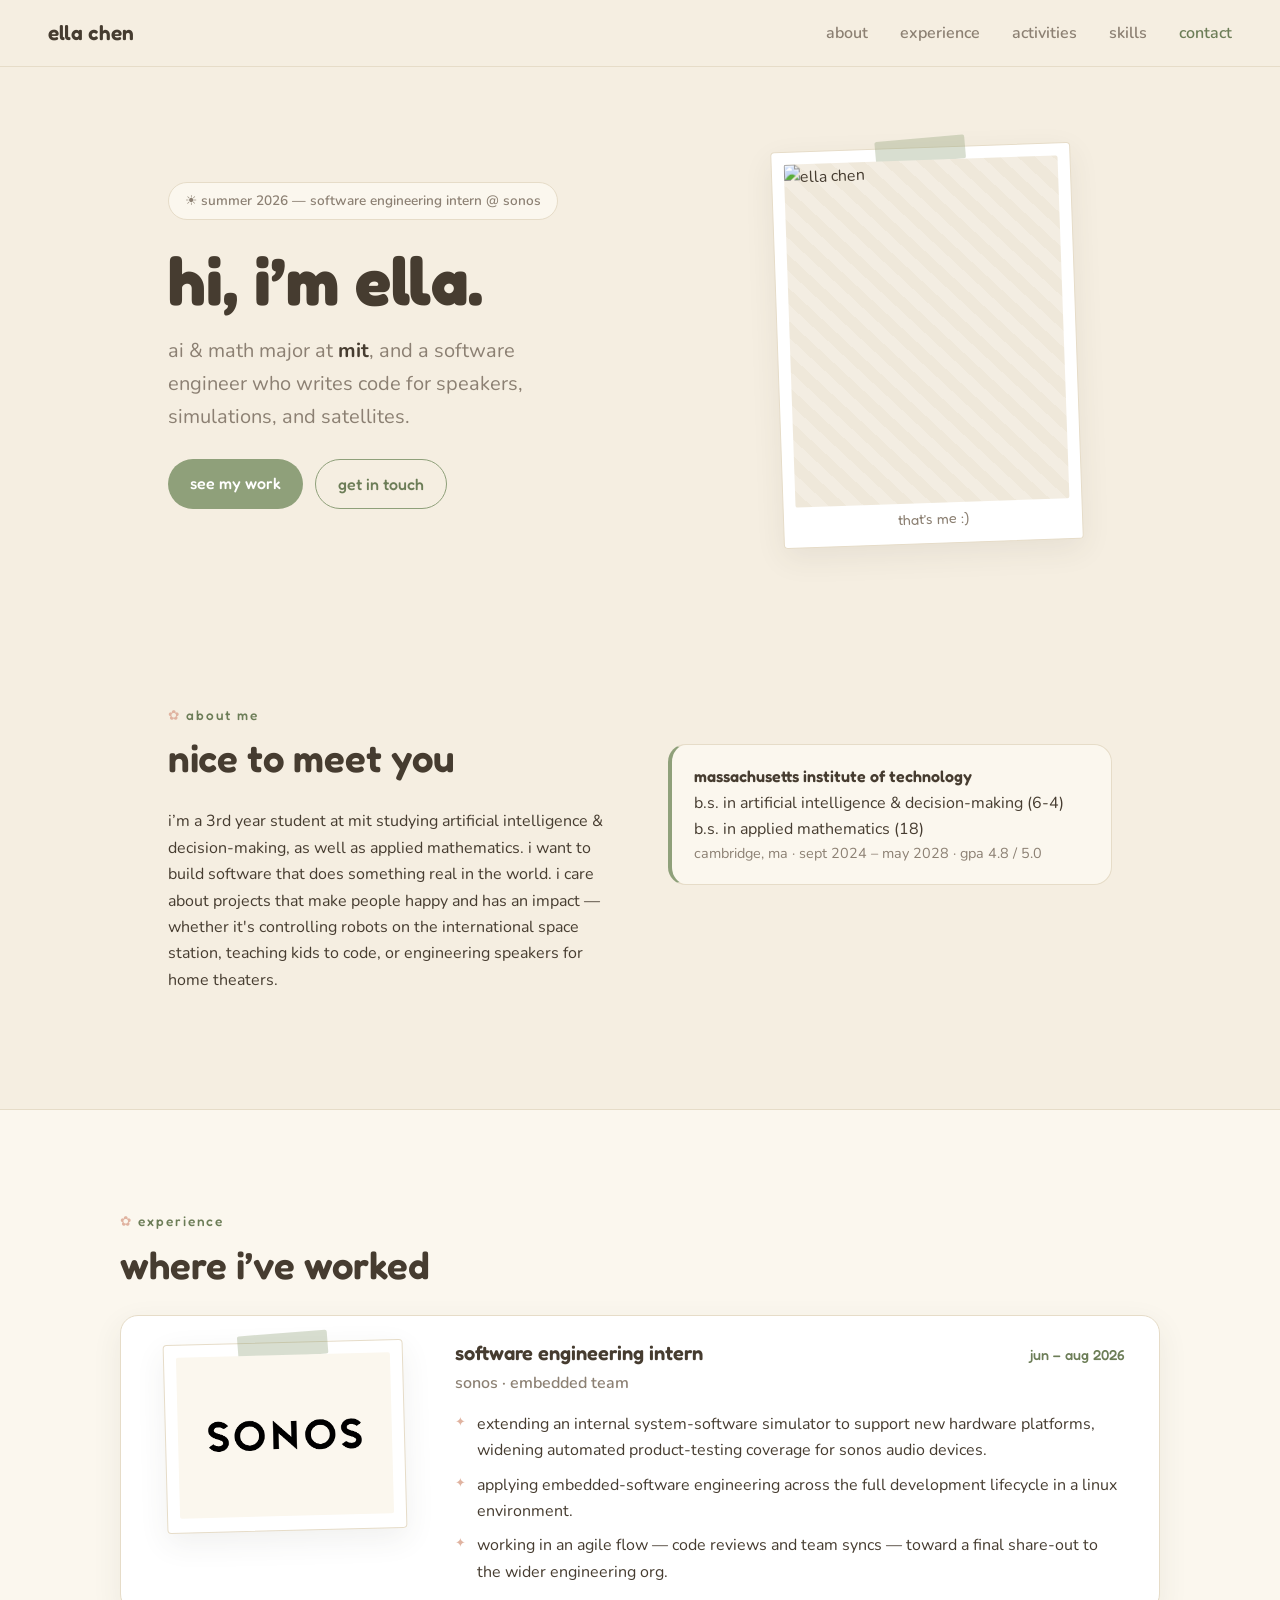
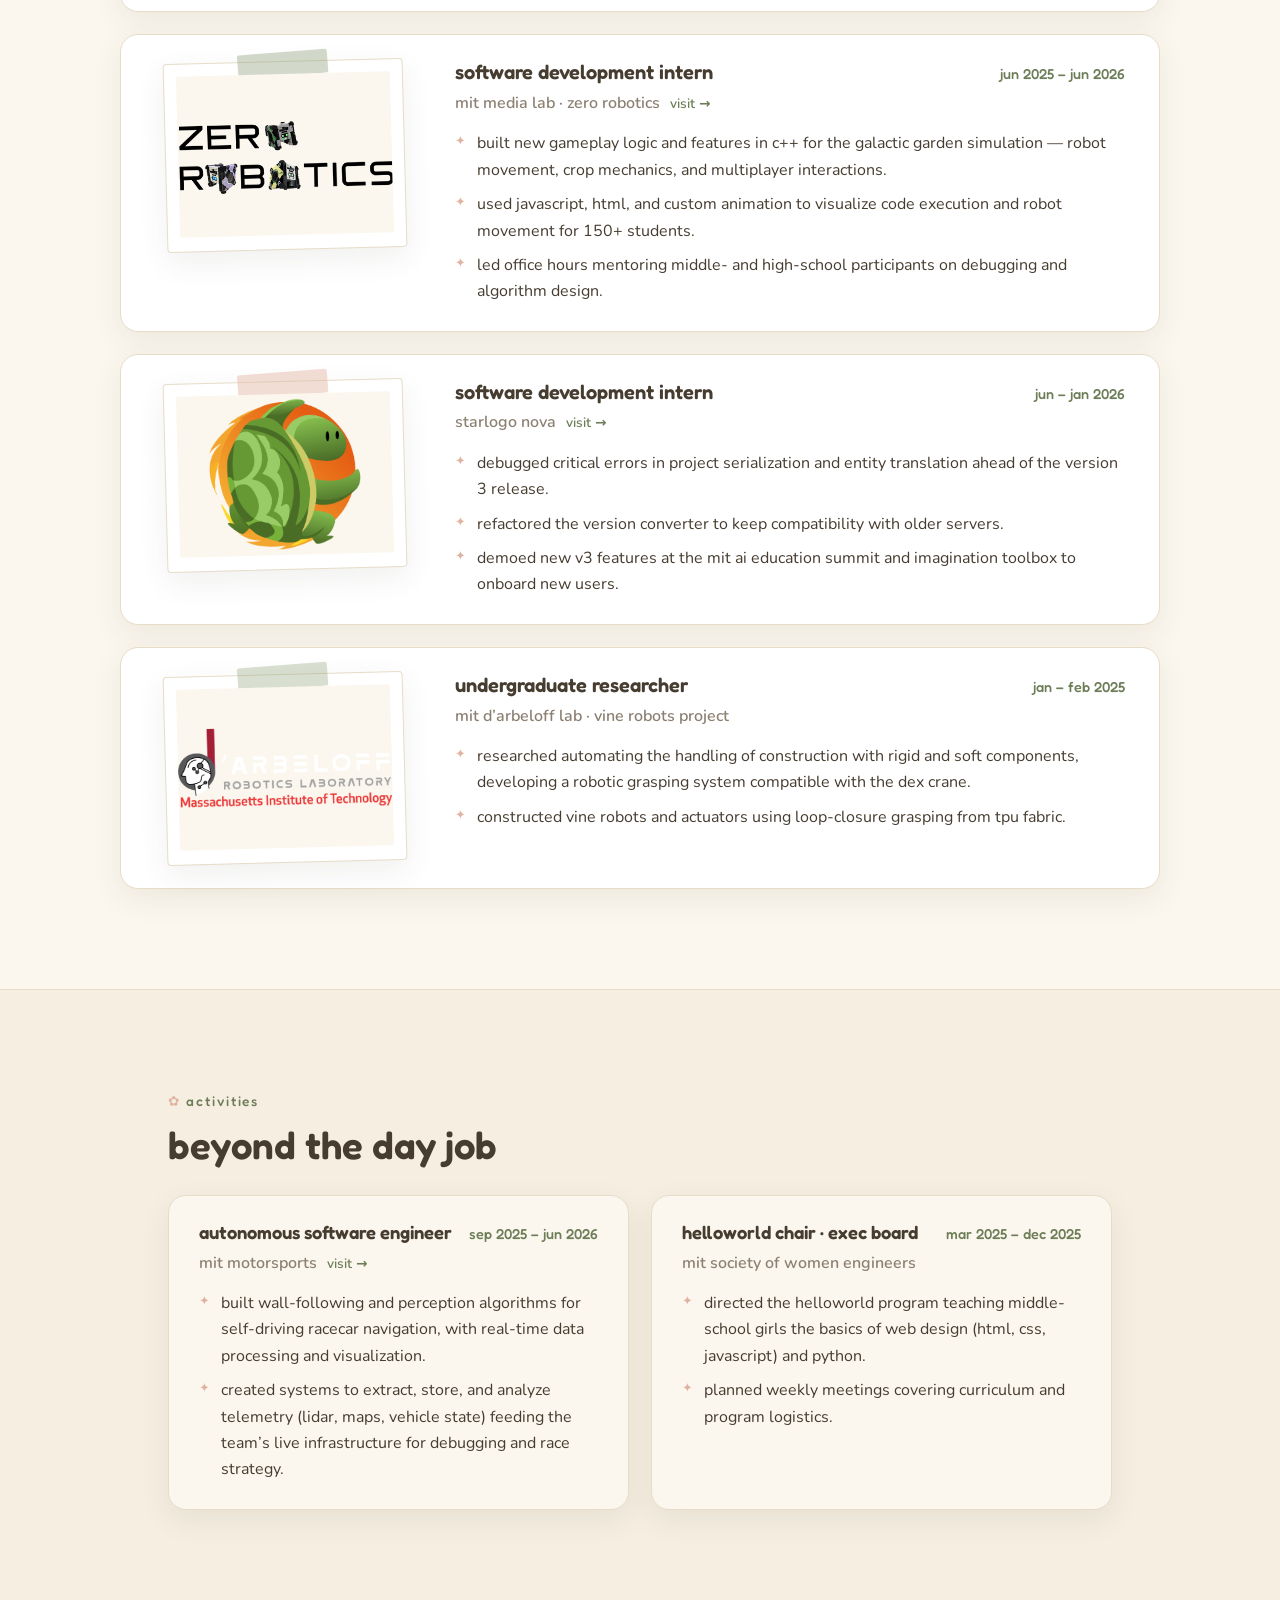
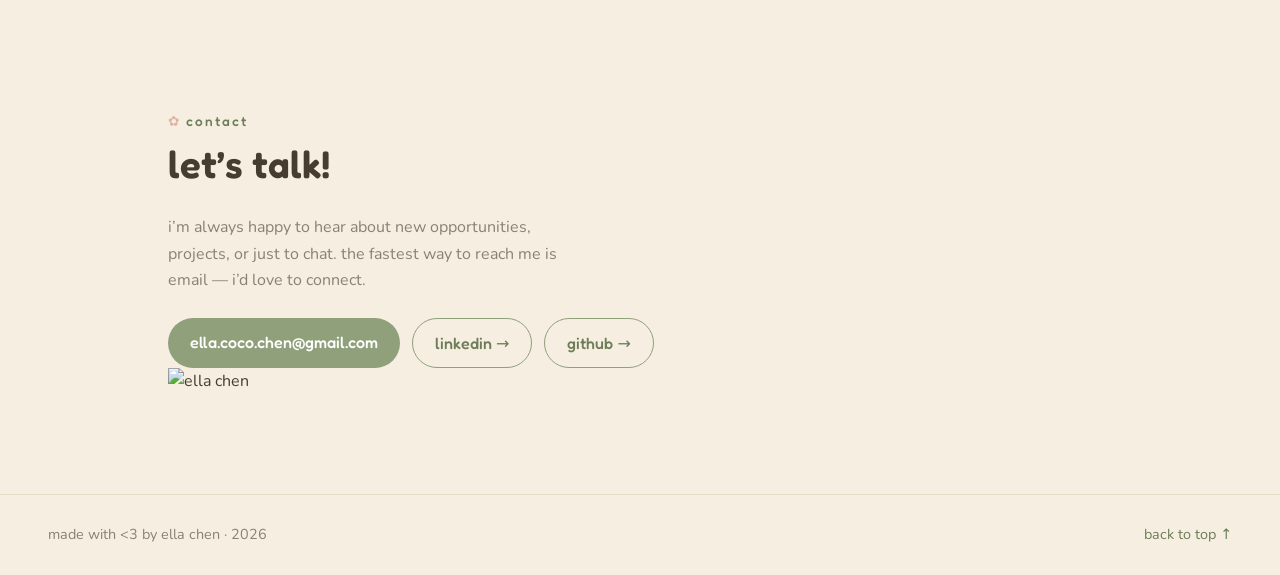
==== index.html @ 8612126d "Update index.html change contact photo" ====
<!DOCTYPE html>
<html lang="en">
<head>
  <meta charset="UTF-8" />
  <meta name="viewport" content="width=device-width, initial-scale=1.0" />
  <title>ella chen</title>
  <meta name="description" content="ella chen — ai & math student at mit and software engineer." />

  <!-- ===== social preview ===== -->
  <meta property="og:title" content="ella chen" />
  <meta property="og:description" content="ai & math student at mit · software engineer" />
  <meta property="og:type" content="website" />

  <!-- ===== fonts: Fredoka (rounded display) + Nunito (rounded body) ===== -->
  <link rel="preconnect" href="https://fonts.googleapis.com" />
  <link rel="preconnect" href="https://fonts.gstatic.com" crossorigin />
  <link href="https://fonts.googleapis.com/css2?family=Fredoka:wght@400;500;600;700&family=Nunito:ital,wght@0,400;0,600;0,700;1,400&display=swap" rel="stylesheet" />

  <link rel="stylesheet" href="styles.css" />
</head>
<body>

  <!-- ============================= NAV ============================= -->
  <header class="nav" id="top">
    <a class="nav__brand" href="#top">ella chen</a>

    <button class="nav__toggle" id="navToggle" aria-label="open menu" aria-expanded="false" aria-controls="navMenu">
      <span></span><span></span><span></span>
    </button>

    <nav class="nav__menu" id="navMenu">
      <a href="#about">about</a>
      <a href="#experience">experience</a>
      <a href="#activities">activities</a>
      <a href="#skills">skills</a>
      <a href="#contact">contact</a>
    </nav>
  </header>

  <main>

    <!-- ============================= HERO ============================= -->
    <section class="hero reveal">
      <div class="hero__text">
        <span class="pill">&#9728; summer 2026 — software engineering intern @ sonos</span>
        <h1 class="hero__name">hi, i&rsquo;m ella.</h1>
        <p class="hero__tag">
          ai &amp; math major at <strong>mit</strong>, and a software engineer who
          writes code for speakers, simulations, and satellites.
        </p>
        <div class="hero__cta">
          <a class="btn btn--solid" href="#experience">see my work</a>
          <a class="btn btn--ghost" href="#contact">get in touch</a>
        </div>
      </div>

      <!-- ===== HERO PORTRAIT ===== -->
      <figure class="polaroid polaroid--lg hero__photo">
        <span class="tape"></span>
        <div class="photo">
          <img src="images/headshot.jpg?v=2" alt="ella chen">
        </div>
        <figcaption>that&rsquo;s me :)</figcaption>
      </figure>
    </section>

    <!-- ============================= ABOUT ============================= -->
    <section id="about" class="section reveal">
      <p class="eyebrow">about me</p>
      <div class="about">
        <div class="about__text">
          <h2>nice to meet you</h2>
          <p>
            i&rsquo;m a 3rd year student at mit studying artificial intelligence &amp; decision-making, as well as applied mathematics. i
            want to build software that does something real in the world. i care about projects that make people happy and has 
            an impact &mdash;whether it's controlling robots on the international space station, teaching kids to code, or engineering speakers for home theaters.
          </p>
        </div>
          <div class="edu">
            <p class="edu__school">massachusetts institute of technology</p>
            <p class="edu__detail">b.s. in artificial intelligence &amp; decision-making (6-4)</p>
            <p class="edu__detail">b.s. in applied mathematics (18)</p>
            <p class="edu__meta">cambridge, ma · sept 2024 &ndash; may 2028 · gpa 4.8 / 5.0</p>
          </div>
        </div>
    </section>

    <!-- ============================= EXPERIENCE ============================= -->
    <section id="experience" class="section section--alt reveal">
      <p class="eyebrow">experience</p>
      <h2>where i&rsquo;ve worked</h2>

      <div class="exp">

        <!-- SONOS -->
        <article class="card">
          <figure class="polaroid card__photo">
            <span class="tape"></span>
            <div class="photo">
              <img src="images/sonos.png" alt="sonos">
            </div>
          </figure>
          <div class="card__body">
            <div class="card__head">
              <h3>software engineering intern</h3>
              <span class="card__date">jun &ndash; aug 2026</span>
            </div>
            <p class="card__org">sonos · embedded team</p>
            <ul>
              <li>extending an internal system-software simulator to support new hardware platforms, widening automated product-testing coverage for sonos audio devices.</li>
              <li>applying embedded-software engineering across the full development lifecycle in a linux environment.</li>
              <li>working in an agile flow &mdash; code reviews and team syncs &mdash; toward a final share-out to the wider engineering org.</li>
            </ul>
          </div>
        </article>

        <!-- ZERO ROBOTICS -->
        <article class="card">
          <figure class="polaroid card__photo">
            <span class="tape tape--green"></span>
            <div class="photo">
              <img src="images/zerorobotics.png">
            </div>
          </figure>
          <div class="card__body">
            <div class="card__head">
              <h3>software development intern</h3>
              <span class="card__date">jun 2025 &ndash; jun 2026</span>
            </div>
            <p class="card__org">
              mit media lab · zero robotics
              <a class="card__link" href="https://zerorobotics.mit.edu/" target="_blank" rel="noopener">visit&nbsp;&rarr;</a>
            </p>
            <ul>
              <li>built new gameplay logic and features in c++ for the galactic garden simulation &mdash; robot movement, crop mechanics, and multiplayer interactions.</li>
              <li>used javascript, html, and custom animation to visualize code execution and robot movement for 150+ students.</li>
              <li>led office hours mentoring middle- and high-school participants on debugging and algorithm design.</li>
            </ul>
          </div>
        </article>

        <!-- STARLOGO NOVA -->
        <article class="card">
          <figure class="polaroid card__photo">
            <span class="tape tape--blush"></span>
            <div class="photo">
              <img src="images/starlogo.png">
            </div>
          </figure>
          <div class="card__body">
            <div class="card__head">
              <h3>software development intern</h3>
              <span class="card__date">jun &ndash; jan 2026</span>
            </div>
            <p class="card__org">
              starlogo nova
              <a class="card__link" href="https://staging.slnova.org/" target="_blank" rel="noopener">visit&nbsp;&rarr;</a>
            </p>
            <ul>
              <li>debugged critical errors in project serialization and entity translation ahead of the version 3 release.</li>
              <li>refactored the version converter to keep compatibility with older servers.</li>
              <li>demoed new v3 features at the mit ai education summit and imagination toolbox to onboard new users.</li>
            </ul>
          </div>
        </article>

        <!-- D'ARBELOFF LAB -->
        <article class="card">
          <figure class="polaroid card__photo">
            <span class="tape"></span>
            <div class="photo">
              <img src="images/vinerobots.png">
            </div>
          </figure>
          <div class="card__body">
            <div class="card__head">
              <h3>undergraduate researcher</h3>
              <span class="card__date">jan &ndash; feb 2025</span>
            </div>
            <p class="card__org">mit d&rsquo;arbeloff lab · vine robots project</p>
            <ul>
              <li>researched automating the handling of construction with rigid and soft components, developing a robotic grasping system compatible with the dex crane.</li>
              <li>constructed vine robots and actuators using loop-closure grasping from tpu fabric.</li>
            </ul>
          </div>
        </article>

      </div>
    </section>

    <!-- ============================= ACTIVITIES ============================= -->
    <section id="activities" class="section reveal">
      <p class="eyebrow">activities</p>
      <h2>beyond the day job</h2>

      <div class="grid-2">
        <article class="mini">
          <div class="card__head">
            <h3>autonomous software engineer</h3>
            <span class="card__date">sep 2025 &ndash; jun 2026</span>
          </div>
          <p class="card__org">
            mit motorsports
            <a class="card__link" href="https://fsae.mit.edu/" target="_blank" rel="noopener">visit&nbsp;&rarr;</a>
          </p>
          <ul>
            <li>built wall-following and perception algorithms for self-driving racecar navigation, with real-time data processing and visualization.</li>
            <li>created systems to extract, store, and analyze telemetry (lidar, maps, vehicle state) feeding the team&rsquo;s live infrastructure for debugging and race strategy.</li>
          </ul>
        </article>

        <article class="mini">
          <div class="card__head">
            <h3>helloworld chair · exec board</h3>
            <span class="card__date">mar 2025 &ndash; dec 2025</span>
          </div>
          <p class="card__org">mit society of women engineers</p>
          <ul>
            <li>directed the helloworld program teaching middle-school girls the basics of web design (html, css, javascript) and python.</li>
            <li>planned weekly meetings covering curriculum and program logistics.</li>
          </ul>
        </article>
      </div>
    </section>


    <!-- ============================= CONTACT ============================= -->
    <section id="contact" class="section reveal">
      <p class="eyebrow">contact</p>
      <div class="contact">
        <div class="contact__text">
          <h2>let&rsquo;s talk!</h2>
          <p>
            i&rsquo;m always happy to hear about new opportunities, projects, or just to chat.
            the fastest way to reach me is email &mdash; i&rsquo;d love to connect.
          </p>
          <div class="contact__links">
            <!-- update the github username below to your own -->
            <a class="btn btn--solid" href="mailto:ella.coco.chen@gmail.com">ella.coco.chen@gmail.com</a>
            <a class="btn btn--ghost" href="https://www.linkedin.com/in/ella-chen-572463353" target="_blank" rel="noopener">linkedin &rarr;</a>
            <a class="btn btn--ghost" href="https://github.com/ellachh" target="_blank" rel="noopener">github &rarr;</a>
          </div>
          <img class="contact__img" src="images/contact.jpg" alt="ella chen">
        </div>
      </div>
    </section>

  </main>

  <footer class="footer">
    <p>made with <3 by ella chen · 2026</p>
    <a href="#top">back to top &uarr;</a>
  </footer>

  <script src="script.js"></script>
</body>
</html>
---- styles.css ----
/* ============================================================
   ella chen — portfolio styles
   palette: warm beige + soft sage, rounded "cute" typography
   ============================================================ */

:root {
  /* colors */
  --bg:        #f5eee1;   /* warm beige page background */
  --surface:   #fbf7ee;   /* lighter cream for alt sections + cards */
  --ink:       #463c30;   /* warm dark brown text */
  --ink-soft:  #8c8073;   /* muted brown for secondary text */
  --accent:    #8fa07a;   /* soft sage — primary accent */
  --accent-dk: #6c7d57;   /* deeper sage for hover */
  --blush:     #e0b3a0;   /* soft clay — tiny highlights */
  --line:      #e6dcc8;   /* hairline borders */
  --tape:      rgba(143, 160, 122, 0.35); /* washi-tape tint */

  /* type */
  --display: "Fredoka", system-ui, sans-serif;
  --body:    "Nunito", system-ui, sans-serif;

  /* layout */
  --maxw: 1040px;
  --radius: 18px;
  --shadow: 0 10px 30px rgba(70, 60, 48, 0.08);
}

/* ---------- reset / base ---------- */
* { box-sizing: border-box; margin: 0; padding: 0; }

html { scroll-behavior: smooth; scroll-padding-top: 84px; }

body {
  font-family: var(--body);
  color: var(--ink);
  background: var(--bg);
  line-height: 1.65;
  -webkit-font-smoothing: antialiased;
}

h1, h2, h3, h4 { font-family: var(--display); font-weight: 600; line-height: 1.15; }

a { color: var(--accent-dk); text-decoration: none; }
a:hover { color: var(--ink); }

ul { list-style: none; }

code {
  font-family: ui-monospace, "SF Mono", Menlo, monospace;
  font-size: 0.82em;
  background: rgba(143, 160, 122, 0.15);
  padding: 1px 5px;
  border-radius: 5px;
}

/* visible keyboard focus everywhere */
a:focus-visible, button:focus-visible {
  outline: 3px solid var(--accent);
  outline-offset: 3px;
  border-radius: 6px;
}

/* ============================================================
   NAV
   ============================================================ */
.nav {
  position: sticky;
  top: 0;
  z-index: 50;
  display: flex;
  align-items: center;
  justify-content: space-between;
  padding: 16px clamp(20px, 5vw, 48px);
  background: rgba(245, 238, 225, 0.85);
  backdrop-filter: blur(8px);
  border-bottom: 1px solid var(--line);
}

.nav__brand {
  font-family: var(--display);
  font-weight: 600;
  font-size: 1.3rem;
  color: var(--ink);
}

.nav__menu { display: flex; gap: clamp(14px, 2.5vw, 32px); }
.nav__menu a { font-weight: 600; color: var(--ink-soft); }
.nav__menu a:hover, .nav__menu a.active { color: var(--accent-dk); }

.nav__toggle {
  display: none;
  flex-direction: column;
  gap: 5px;
  background: none;
  border: 0;
  cursor: pointer;
  padding: 6px;
}
.nav__toggle span {
  width: 24px; height: 2.5px;
  background: var(--ink);
  border-radius: 2px;
  transition: transform 0.25s ease, opacity 0.2s ease;
}

/* ============================================================
   LAYOUT HELPERS
   ============================================================ */
.section {
  max-width: var(--maxw);
  margin: 0 auto;
  padding: clamp(56px, 9vw, 100px) clamp(20px, 5vw, 48px);
}
.section--alt { max-width: none; background: var(--surface); border-block: 1px solid var(--line); }
.section--alt > * { max-width: var(--maxw); margin-inline: auto; }

.eyebrow {
  font-family: var(--display);
  font-weight: 500;
  text-transform: lowercase;
  letter-spacing: 0.14em;
  color: var(--accent-dk);
  font-size: 0.85rem;
  margin-bottom: 10px;
}
.eyebrow::before { content: "✿ "; color: var(--blush); }

h2 { font-size: clamp(1.7rem, 4vw, 2.4rem); margin-bottom: 28px; }

/* ============================================================
   BUTTONS + PILL
   ============================================================ */
.btn {
  display: inline-block;
  font-family: var(--display);
  font-weight: 500;
  padding: 11px 22px;
  border-radius: 999px;
  transition: transform 0.2s ease, background 0.2s ease, color 0.2s ease;
}
.btn--solid { background: var(--accent); color: #fff; }
.btn--solid:hover { background: var(--accent-dk); color: #fff; transform: translateY(-2px); }
.btn--ghost { border: 1.5px solid var(--accent); color: var(--accent-dk); }
.btn--ghost:hover { background: var(--accent); color: #fff; transform: translateY(-2px); }

.pill {
  display: inline-block;
  background: var(--surface);
  border: 1px solid var(--line);
  color: var(--ink-soft);
  font-weight: 600;
  font-size: 0.85rem;
  padding: 7px 16px;
  border-radius: 999px;
  margin-bottom: 22px;
}

/* ============================================================
   HERO
   ============================================================ */
.hero {
  max-width: var(--maxw);
  margin: 0 auto;
  padding: clamp(40px, 8vw, 80px) clamp(20px, 5vw, 48px) clamp(30px, 6vw, 60px);
  display: grid;
  grid-template-columns: 1.4fr 1fr;
  gap: clamp(24px, 5vw, 56px);
  align-items: center;
}
.hero__name { font-size: clamp(2.6rem, 7vw, 4.2rem); font-weight: 700; margin-bottom: 14px; }
.hero__tag { font-size: clamp(1.05rem, 2vw, 1.25rem); color: var(--ink-soft); max-width: 30ch; }
.hero__tag strong { color: var(--ink); }
.hero__cta { display: flex; flex-wrap: wrap; gap: 12px; margin-top: 26px; }
.hero__photo { justify-self: center; }

/* ============================================================
   POLAROID PHOTO SLOTS  (the signature element)
   ============================================================ */
.polaroid {
  background: #fff;
  padding: 12px 12px 40px;
  border-radius: 4px;
  box-shadow: var(--shadow);
  border: 1px solid var(--line);
  position: relative;
  transform: rotate(-2deg);
  transition: transform 0.3s ease;
  width: 240px;
}
.polaroid:hover { transform: rotate(0deg) scale(1.02); }
.polaroid--lg { width: 300px; }

.polaroid .photo {
  position: relative;
  aspect-ratio: 4 / 5;
  background: repeating-linear-gradient(45deg, #efe8da, #efe8da 12px, #f3ede2 12px, #f3ede2 24px);
  border-radius: 2px;
  overflow: hidden;
  display: flex;
  align-items: center;
  justify-content: center;
}
.polaroid .photo img {
  position: absolute; inset: 0;
  width: 100%; height: 100%;
  object-fit: cover;
}
.photo__hint {
  text-align: center;
  font-family: var(--display);
  font-weight: 500;
  color: var(--ink-soft);
  font-size: 0.85rem;
  line-height: 1.5;
  padding: 8px;
}
.photo__hint code { font-size: 0.72rem; }

.polaroid figcaption {
  position: absolute;
  bottom: 12px; left: 0; right: 0;
  text-align: center;
  font-family: var(--display);
  color: var(--ink-soft);
  font-size: 0.9rem;
}

/* washi tape */
.tape {
  position: absolute;
  top: -10px; left: 50%;
  transform: translateX(-50%) rotate(-3deg);
  width: 90px; height: 24px;
  background: var(--tape);
  border-radius: 2px;
}
.tape--green  { background: rgba(143, 160, 122, 0.4); }
.tape--blush  { background: rgba(224, 179, 160, 0.45); }

/* ============================================================
   ABOUT
   ============================================================ */
.about { display: grid; grid-template-columns: 1fr 1fr; gap: clamp(28px, 5vw, 56px); align-items: start; }
.about__text p { margin-bottom: 16px; color: var(--ink-soft); }
.about__text p:first-of-type { color: var(--ink); }
.about__photo { justify-self: center; margin-top: 10px; }

.edu {
  margin-top: 8px;
  padding: 18px 22px;
  background: var(--surface);
  border: 1px solid var(--line);
  border-left: 4px solid var(--accent);
  border-radius: var(--radius);
}
.edu__school { font-family: var(--display); font-weight: 600; color: var(--ink); }
.edu__detail { color: var(--ink); }
.edu__meta { color: var(--ink-soft); font-size: 0.9rem; }

/* ============================================================
   EXPERIENCE CARDS
   ============================================================ */
.exp { display: flex; flex-direction: column; gap: 22px; }

.card {
  display: grid;
  grid-template-columns: 260px 1fr;
  gap: clamp(20px, 4vw, 40px);
  align-items: start;
  background: var(--bg);
  border: 1px solid var(--line);
  border-radius: var(--radius);
  padding: 26px clamp(22px, 3vw, 34px);
  box-shadow: var(--shadow);
}
.section--alt .card { background: #fff; }
.card__photo { justify-self: center; width: 240px; transform: rotate(-1.5deg); }
.card__photo .photo { aspect-ratio: 4 / 3; background: var(--surface); }
.card__photo .photo img { object-fit: contain; }
.card__photo { padding-bottom: 14px; }

.card__head { display: flex; flex-wrap: wrap; align-items: baseline; justify-content: space-between; gap: 8px; }
.card__head h3 { font-size: 1.25rem; }
.card__date { font-family: var(--display); font-weight: 500; color: var(--accent-dk); font-size: 0.9rem; white-space: nowrap; }
.card__org { color: var(--ink-soft); font-weight: 600; margin: 4px 0 14px; }
.card__link { font-size: 0.85rem; margin-left: 6px; white-space: nowrap; }

.card ul, .mini ul { display: flex; flex-direction: column; gap: 8px; }
.card li, .mini li { position: relative; padding-left: 22px; color: var(--ink); }
.card li::before, .mini li::before {
  content: "✦";
  position: absolute; left: 0; top: 1px;
  color: var(--blush);
  font-size: 0.8rem;
}

/* ============================================================
   ACTIVITIES (mini cards)
   ============================================================ */
.grid-2 { display: grid; grid-template-columns: repeat(2, 1fr); gap: 22px; }
.mini {
  background: var(--surface);
  border: 1px solid var(--line);
  border-radius: var(--radius);
  padding: 26px clamp(22px, 3vw, 30px);
  box-shadow: var(--shadow);
}
.mini .card__head h3 { font-size: 1.15rem; }

/* ============================================================
   SKILLS
   ============================================================ */
.skills { display: grid; grid-template-columns: repeat(2, 1fr); gap: clamp(24px, 4vw, 48px); }
.skills__group h4 { font-size: 1.05rem; color: var(--accent-dk); margin-bottom: 14px; }
.tags { display: flex; flex-wrap: wrap; gap: 10px; }
.tags li {
  background: var(--surface);
  border: 1px solid var(--line);
  padding: 7px 16px;
  border-radius: 999px;
  font-weight: 600;
  font-size: 0.92rem;
  transition: transform 0.2s ease, border-color 0.2s ease;
}
.section--alt .tags li { background: var(--bg); }
.tags li:hover { transform: translateY(-2px); border-color: var(--accent); }

/* ============================================================
   CONTACT
   ============================================================ */
.contact { display: grid; grid-template-columns: 1.5fr 1fr; gap: clamp(28px, 5vw, 56px); align-items: center; }
.contact__text p { color: var(--ink-soft); max-width: 42ch; margin-bottom: 24px; }
.contact__links { display: flex; flex-wrap: wrap; gap: 12px; }
.contact__photo { justify-self: center; }

/* ============================================================
   FOOTER
   ============================================================ */
.footer {
  border-top: 1px solid var(--line);
  padding: 28px clamp(20px, 5vw, 48px);
  display: flex;
  flex-wrap: wrap;
  gap: 10px;
  justify-content: space-between;
  color: var(--ink-soft);
  font-size: 0.9rem;
}

/* ============================================================
   SCROLL REVEAL
   ============================================================ */
.reveal { opacity: 0; transform: translateY(24px); transition: opacity 0.6s ease, transform 0.6s ease; }
.reveal.is-visible { opacity: 1; transform: none; }

/* ============================================================
   RESPONSIVE
   ============================================================ */
@media (max-width: 860px) {
  .nav__toggle { display: flex; }
  .nav__menu {
    position: absolute;
    top: 100%; left: 0; right: 0;
    flex-direction: column;
    gap: 0;
    background: var(--surface);
    border-bottom: 1px solid var(--line);
    max-height: 0;
    overflow: hidden;
    transition: max-height 0.3s ease;
  }
  .nav__menu.open { max-height: 320px; }
  .nav__menu a { padding: 14px clamp(20px, 5vw, 48px); border-top: 1px solid var(--line); }

  .hero { grid-template-columns: 1fr; text-align: center; }
  .hero__tag { margin-inline: auto; }
  .hero__cta { justify-content: center; }
  .pill { margin-inline: auto; }

  .about { grid-template-columns: 1fr; }
  .about__photo { order: -1; }

  .card { grid-template-columns: 1fr; }
  .card__photo { margin-bottom: 6px; }

  .contact { grid-template-columns: 1fr; text-align: center; }
  .contact__text p { margin-inline: auto; }
  .contact__links { justify-content: center; }
}

@media (max-width: 560px) {
  .grid-2, .skills { grid-template-columns: 1fr; }
  .card__head { flex-direction: column; }
}

/* respect reduced-motion preferences */
@media (prefers-reduced-motion: reduce) {
  html { scroll-behavior: auto; }
  * { animation: none !important; transition: none !important; }
  .reveal { opacity: 1; transform: none; }
}
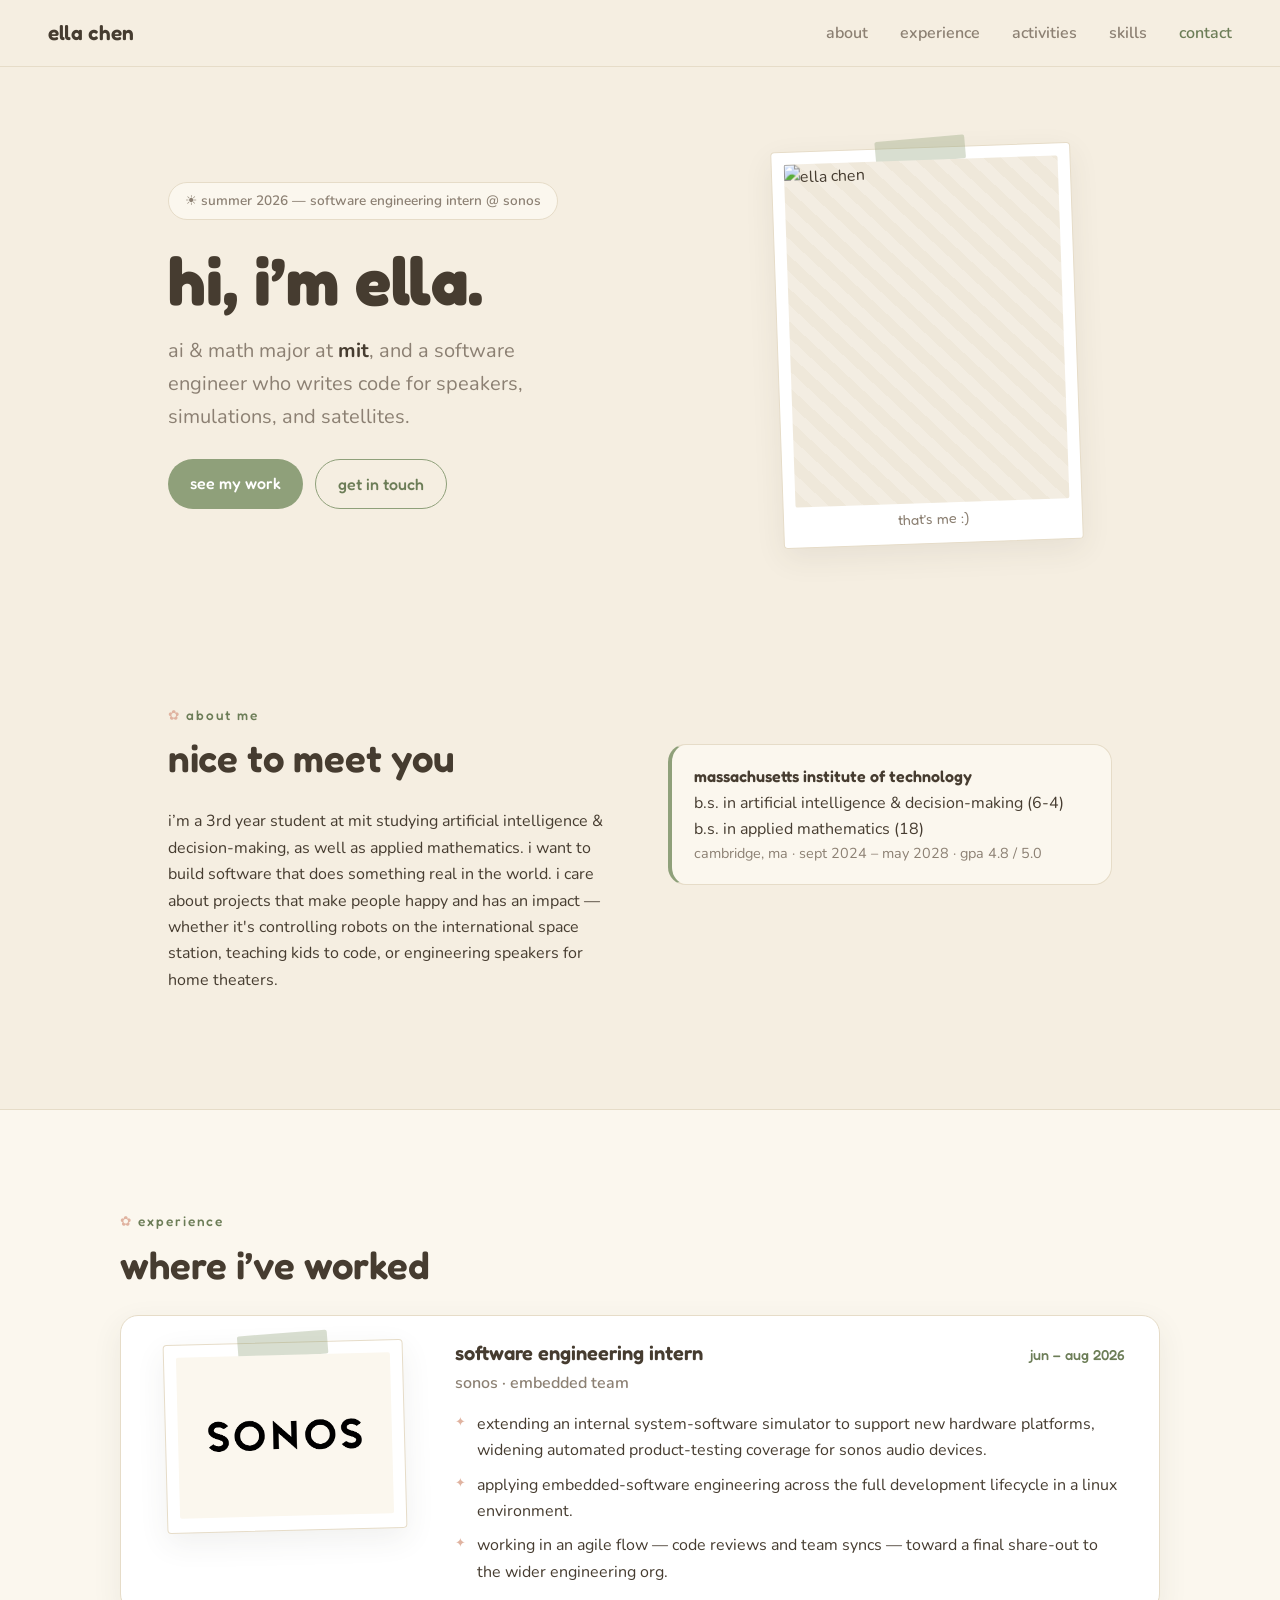
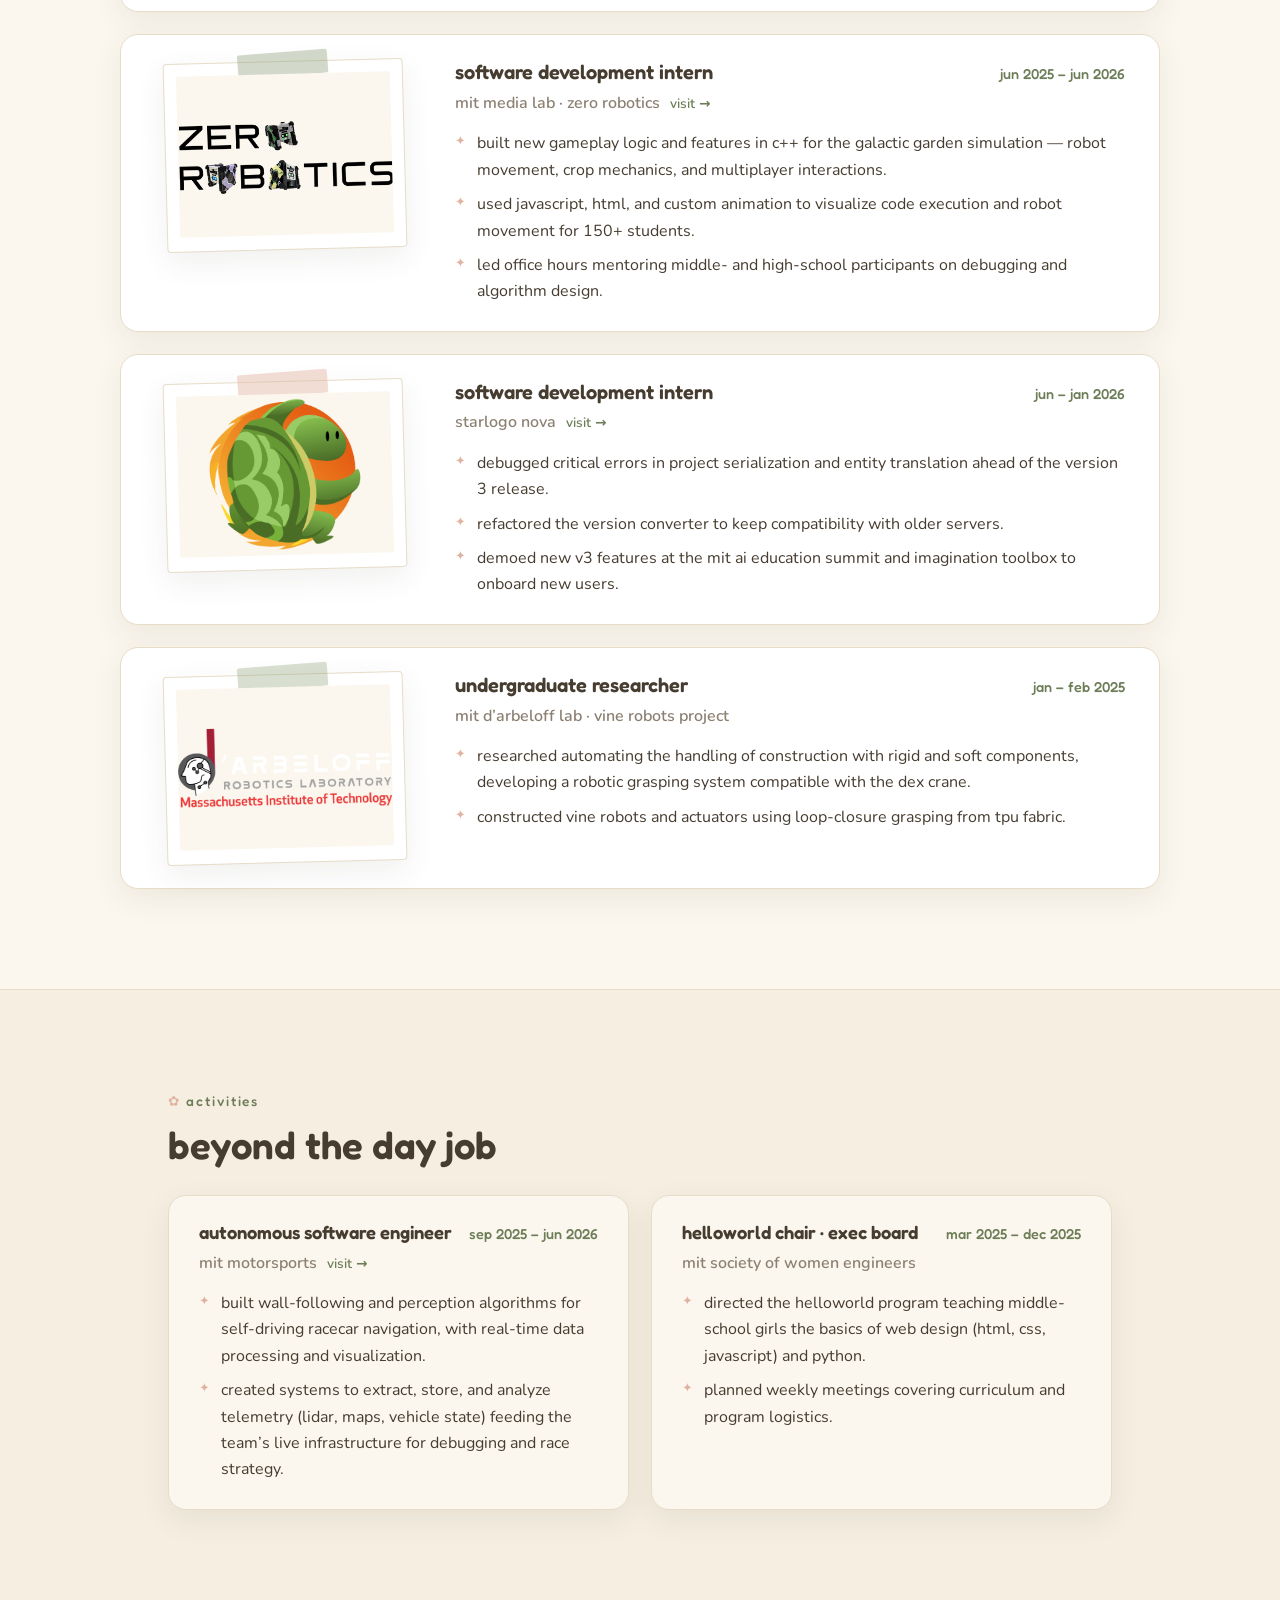
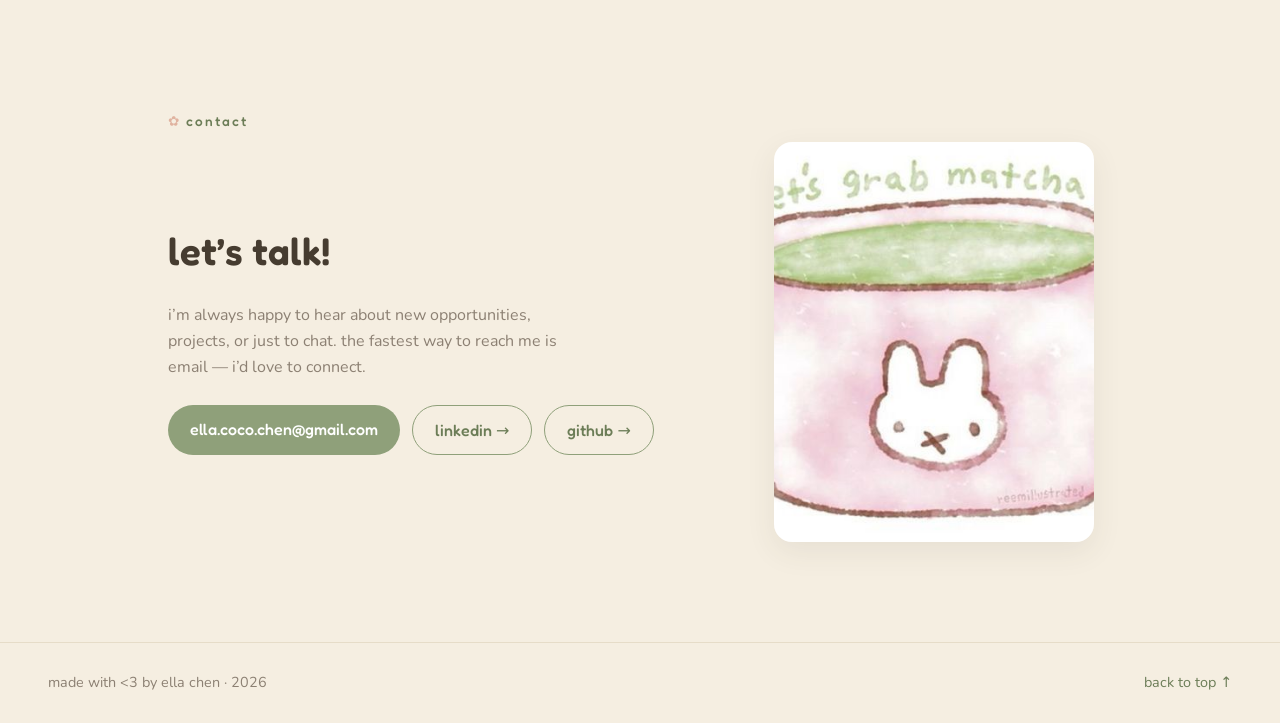
==== commit 32184f7a: "Update index.html" ====
--- a/index.html
+++ b/index.html
@@ -240,8 +240,8 @@
             <a class="btn btn--ghost" href="https://www.linkedin.com/in/ella-chen-572463353" target="_blank" rel="noopener">linkedin &rarr;</a>
             <a class="btn btn--ghost" href="https://github.com/ellachh" target="_blank" rel="noopener">github &rarr;</a>
           </div>
-          <img class="contact__img" src="images/contact.jpg" alt="ella chen">
-        </div>
+        </div>
+        <img class="contact__img" src="images/contact.jpg" alt="ella chen">
       </div>
     </section>
 
--- a/styles.css
+++ b/styles.css
@@ -329,6 +329,15 @@
    CONTACT
    ============================================================ */
 .contact { display: grid; grid-template-columns: 1.5fr 1fr; gap: clamp(28px, 5vw, 56px); align-items: center; }
+.contact__img {
+  width: 100%;
+  max-width: 320px;
+  aspect-ratio: 4 / 5;
+  object-fit: cover;
+  border-radius: 18px;
+  box-shadow: var(--shadow);
+  justify-self: center;
+}
 .contact__text p { color: var(--ink-soft); max-width: 42ch; margin-bottom: 24px; }
 .contact__links { display: flex; flex-wrap: wrap; gap: 12px; }
 .contact__photo { justify-self: center; }
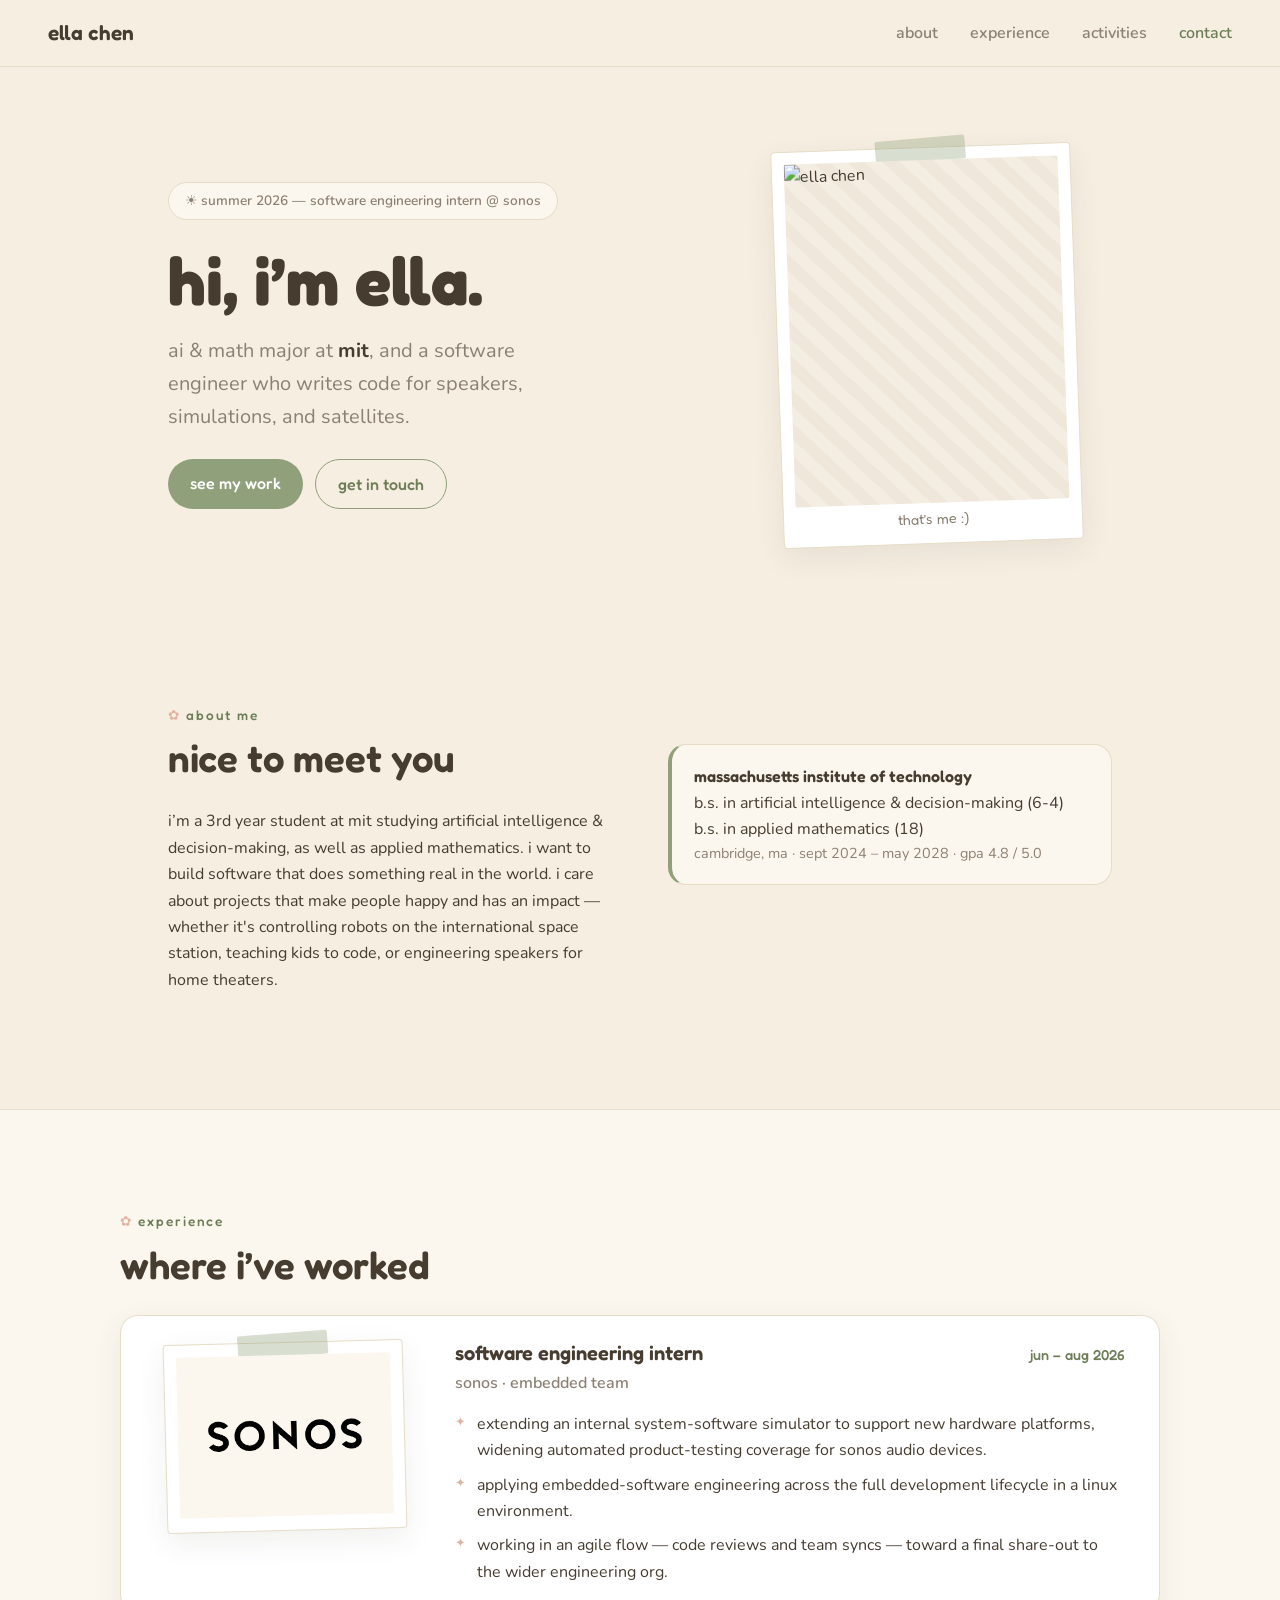
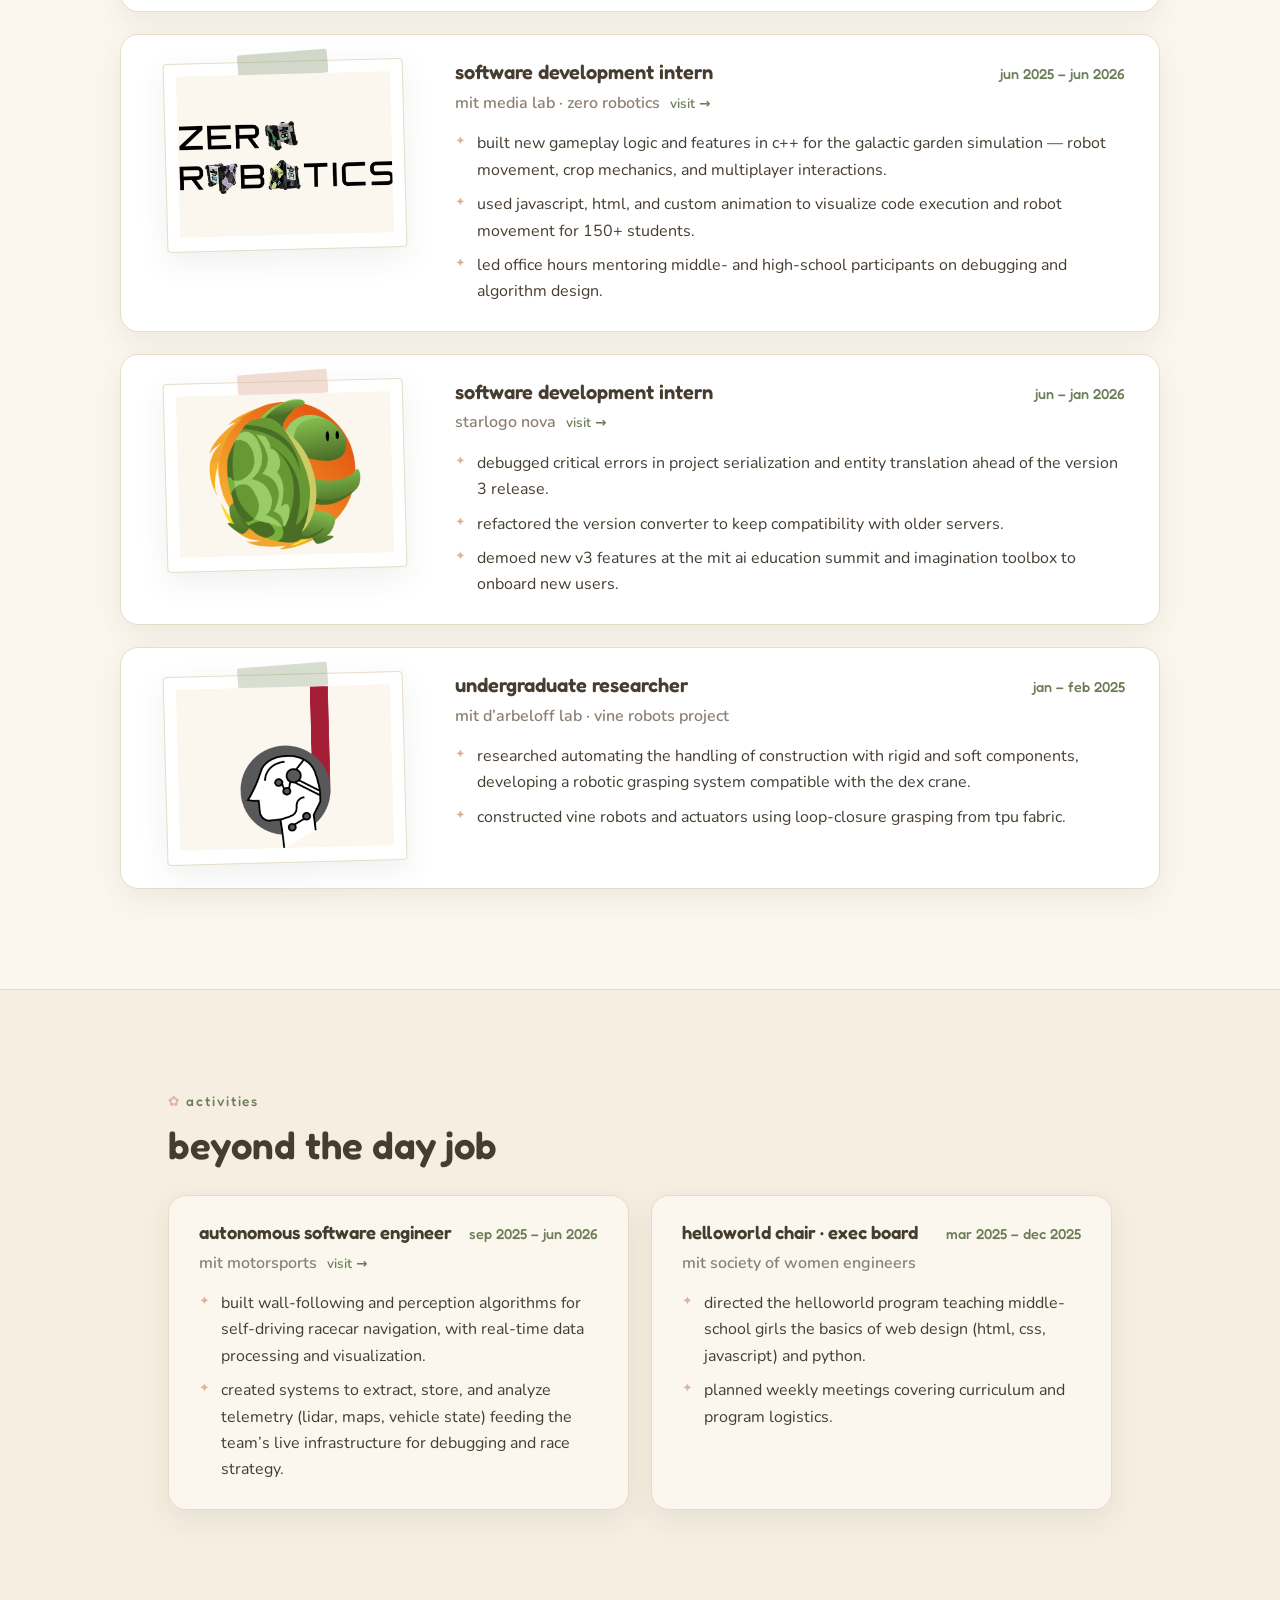
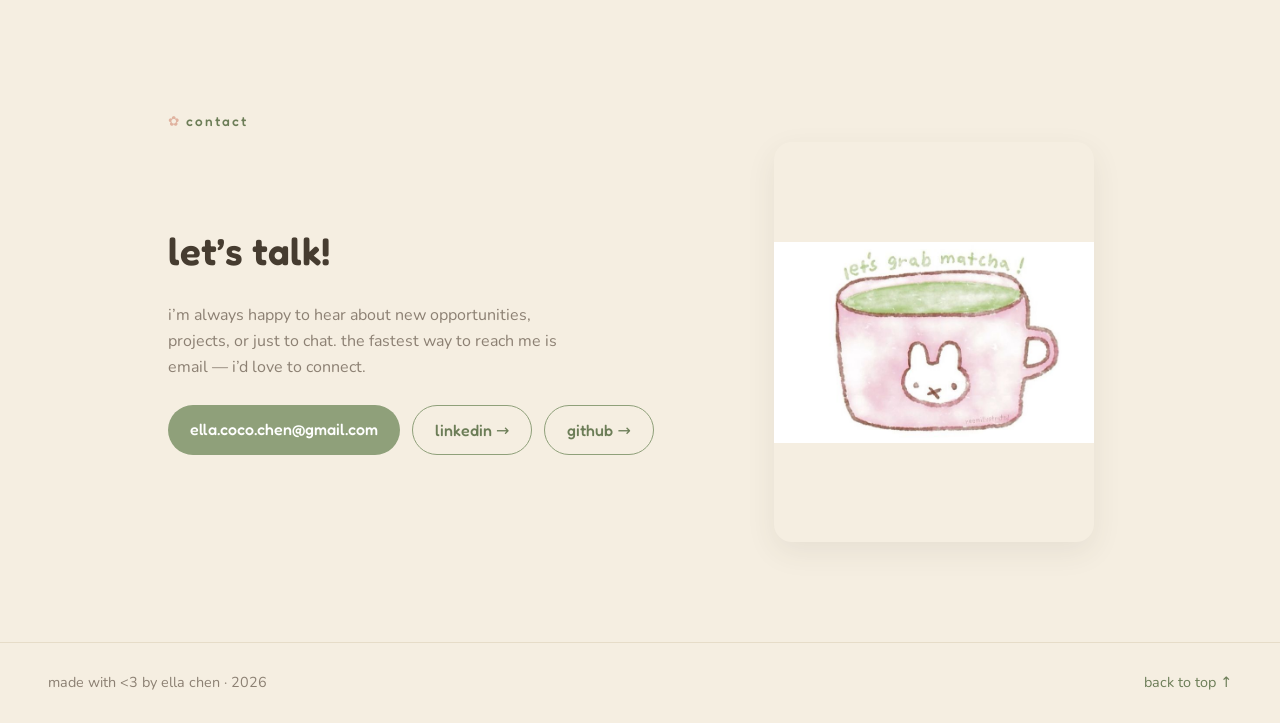
==== commit ef4ce9bf: "Update index.html delete skills tab" ====
--- a/index.html
+++ b/index.html
@@ -32,7 +32,6 @@
       <a href="#about">about</a>
       <a href="#experience">experience</a>
       <a href="#activities">activities</a>
-      <a href="#skills">skills</a>
       <a href="#contact">contact</a>
     </nav>
   </header>
--- a/styles.css
+++ b/styles.css
@@ -333,14 +333,13 @@
   width: 100%;
   max-width: 320px;
   aspect-ratio: 4 / 5;
-  object-fit: cover;
+  object-fit: contain;
   border-radius: 18px;
   box-shadow: var(--shadow);
   justify-self: center;
 }
 .contact__text p { color: var(--ink-soft); max-width: 42ch; margin-bottom: 24px; }
 .contact__links { display: flex; flex-wrap: wrap; gap: 12px; }
-.contact__photo { justify-self: center; }
 
 /* ============================================================
    FOOTER
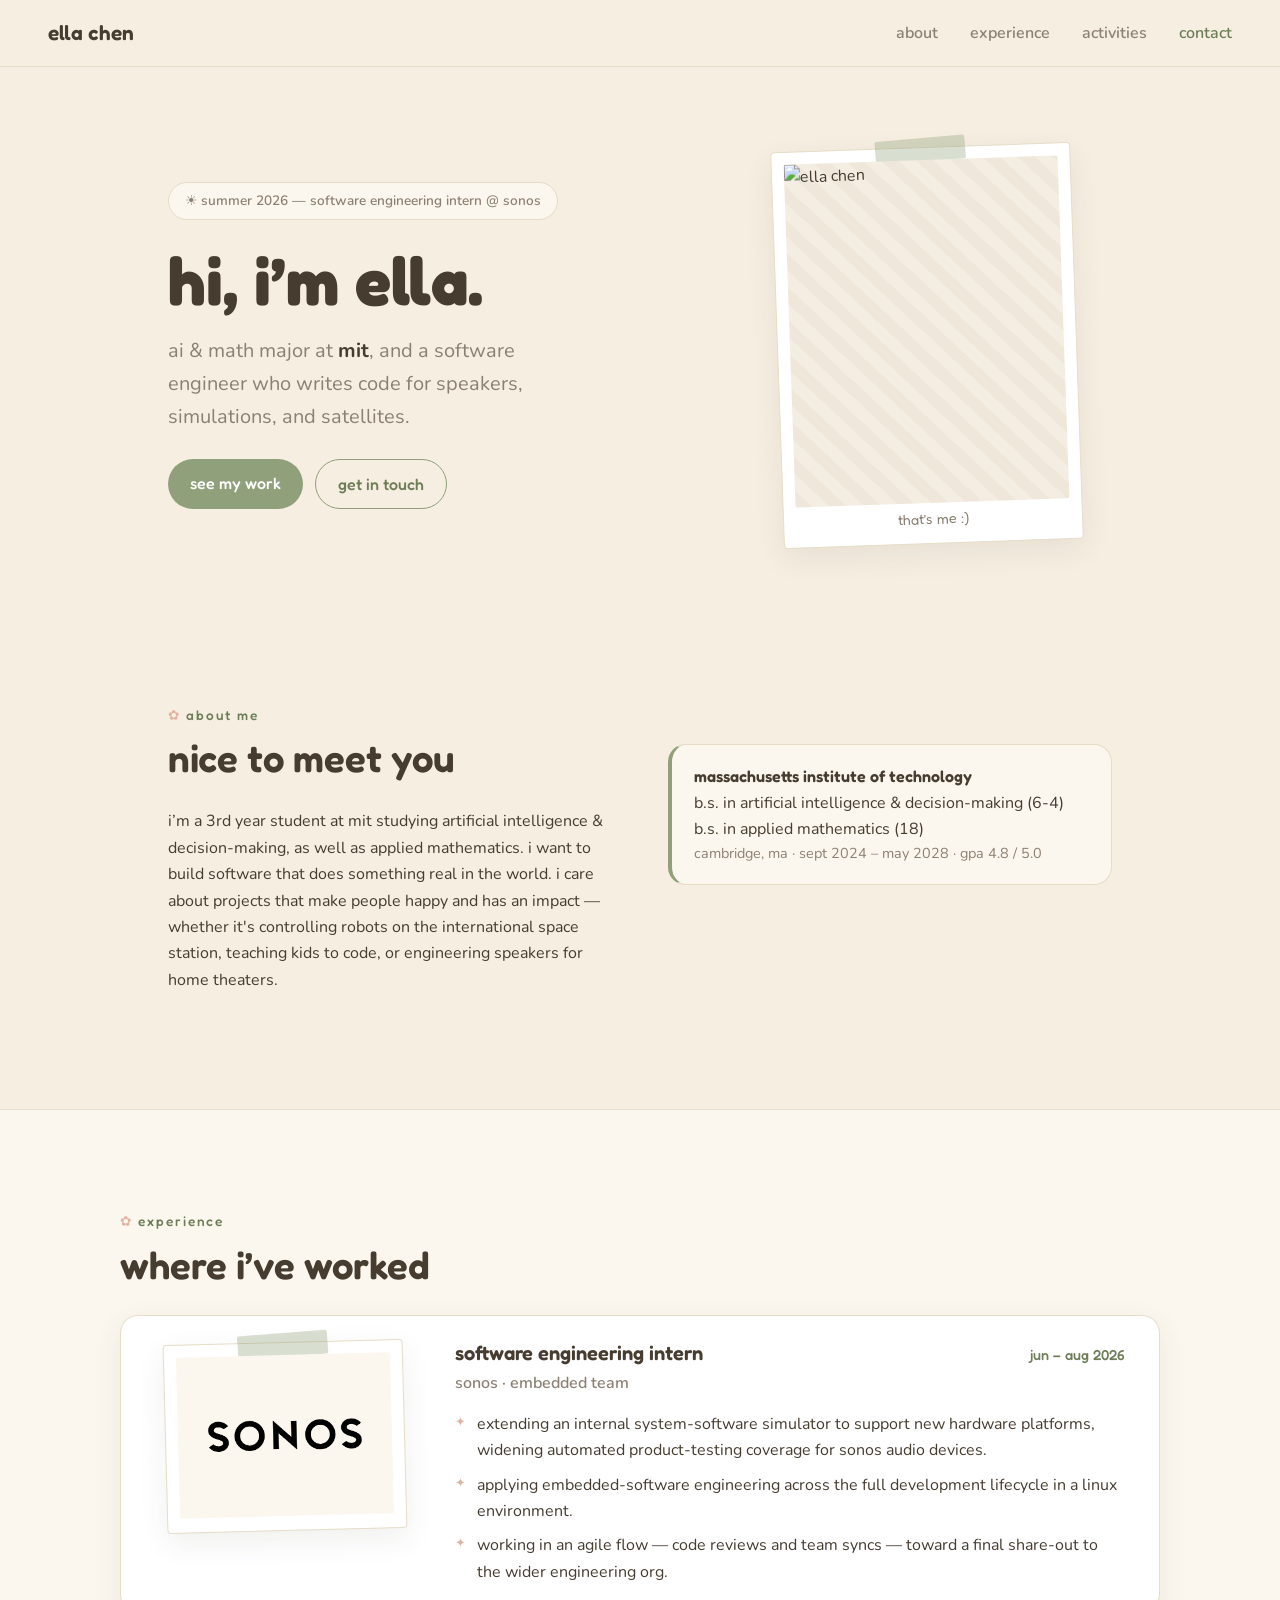
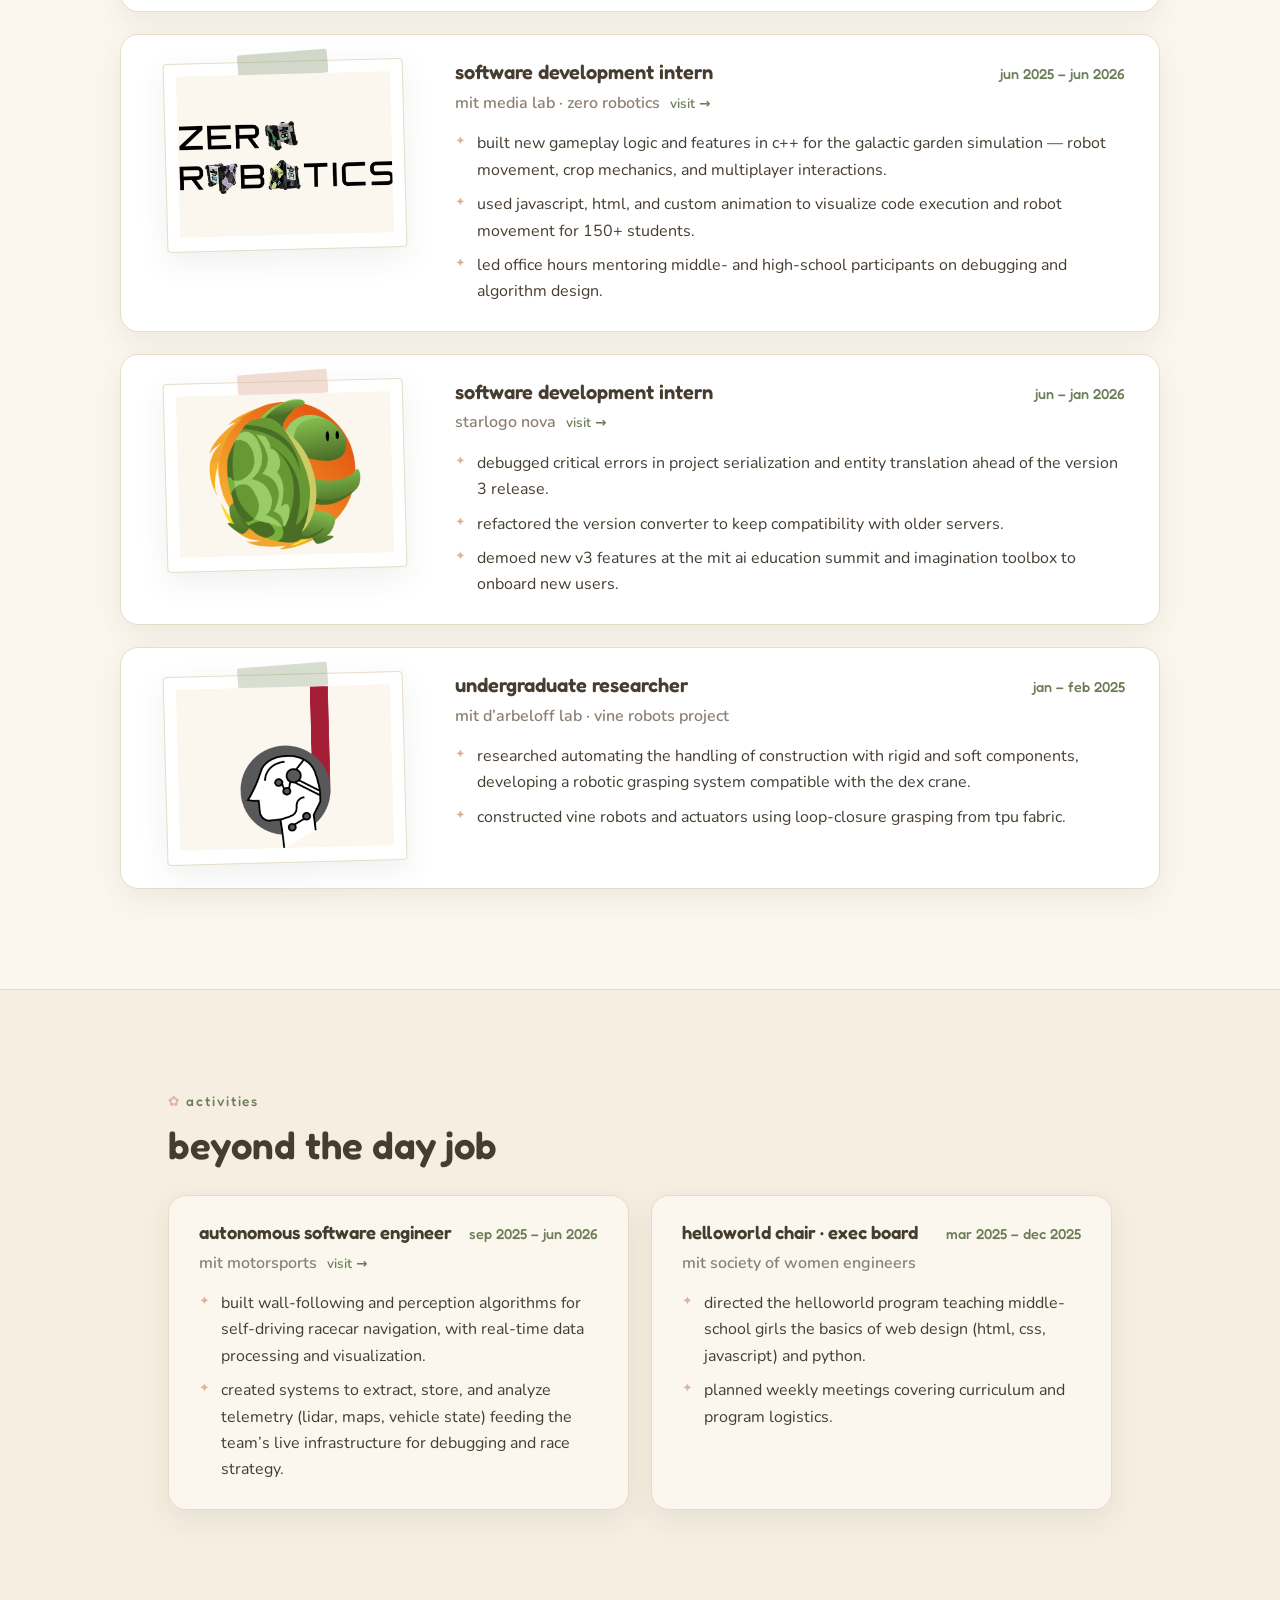
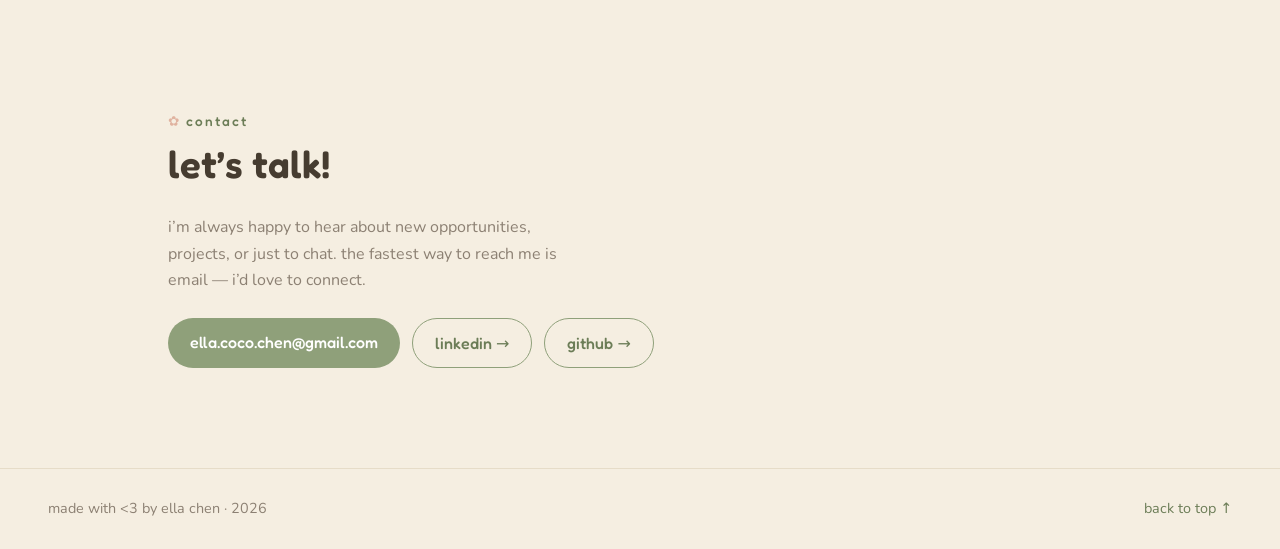
==== commit f2ef22fc: "Update index.html remove photo" ====
--- a/index.html
+++ b/index.html
@@ -240,15 +240,15 @@
             <a class="btn btn--ghost" href="https://github.com/ellachh" target="_blank" rel="noopener">github &rarr;</a>
           </div>
         </div>
-        <img class="contact__img" src="images/contact.jpg" alt="ella chen">
+        <!-- <img class="contact__img" src="images/contact.jpg" alt="ella chen"> -->
       </div>
     </section>
 
   </main>
 
   <footer class="footer">
-    <p>made with <3 by ella chen · 2026</p>
-    <a href="#top">back to top &uarr;</a>
+    <p>made with &lt;3 by ella chen · 2026</p>
+    <a href="#" onclick="window.scrollTo({top:0, behavior:'smooth'}); return false;">back to top &uarr;</a>
   </footer>
 
   <script src="script.js"></script>
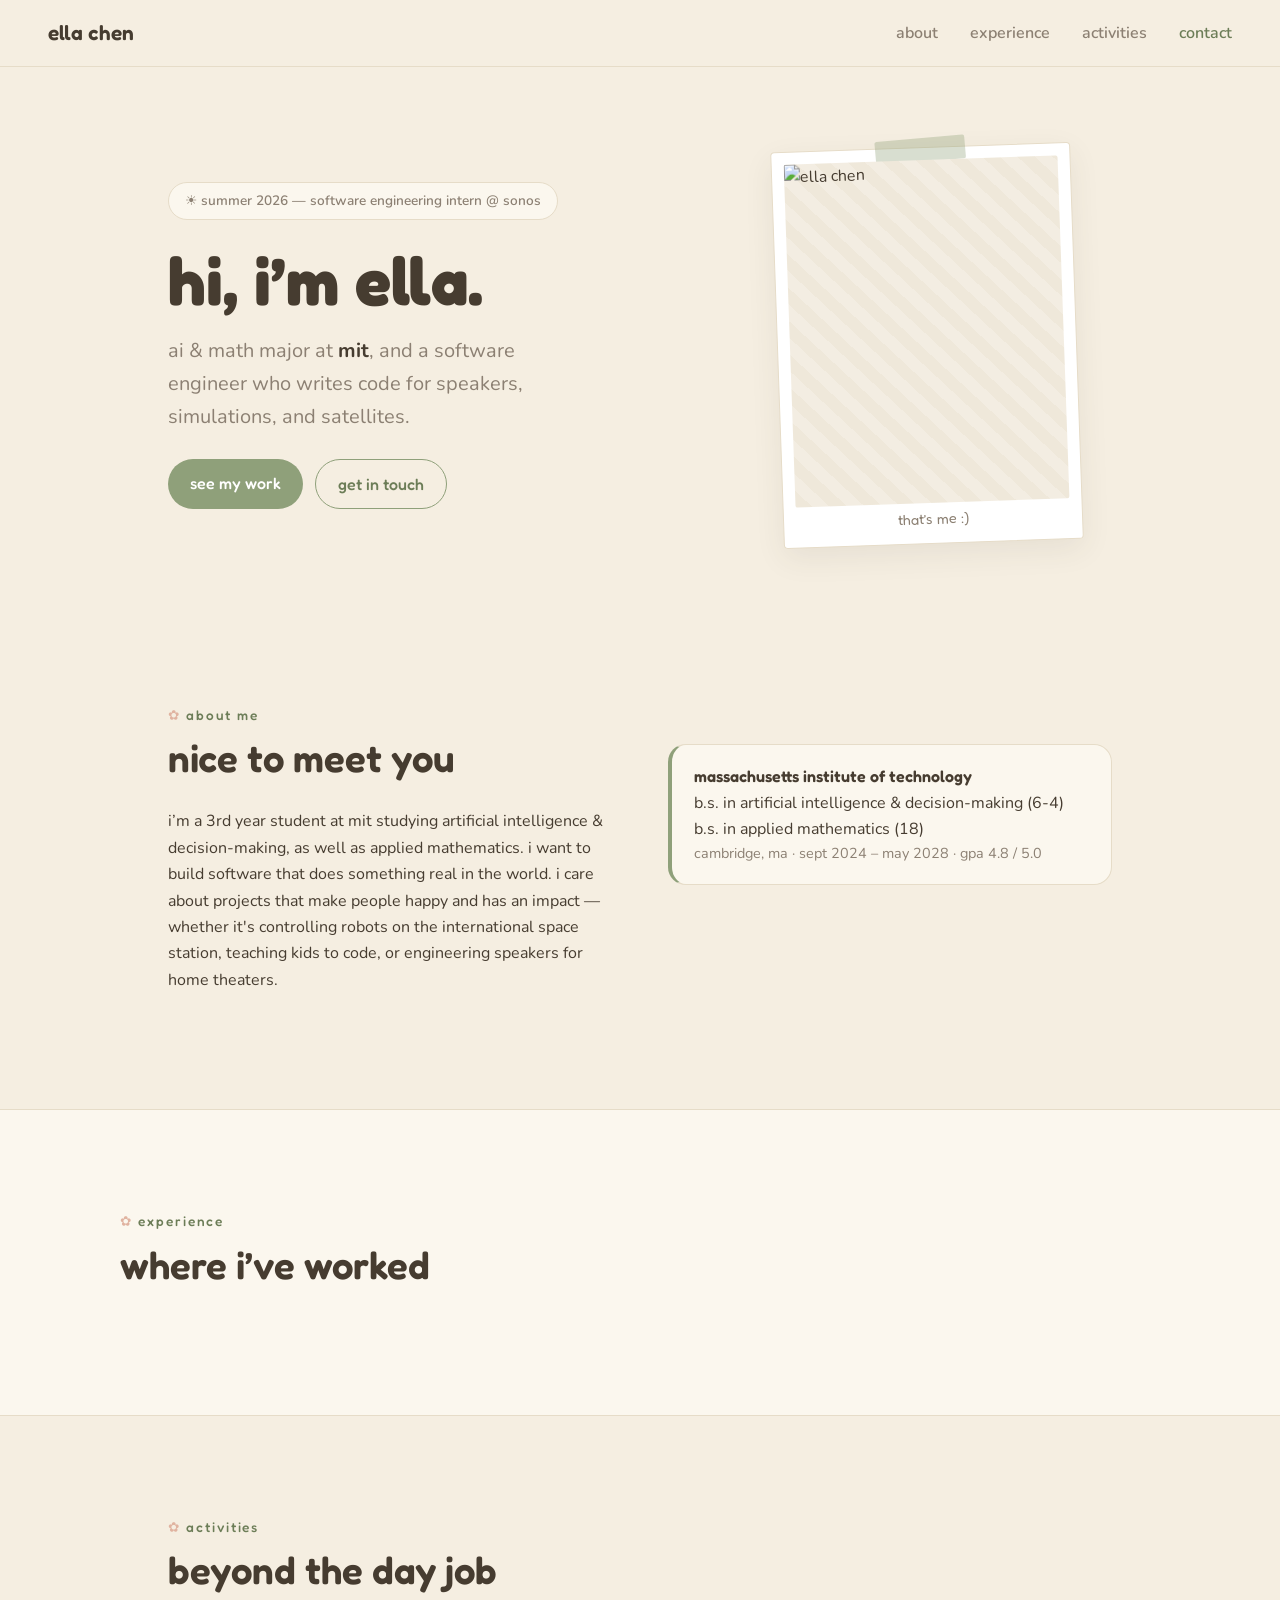
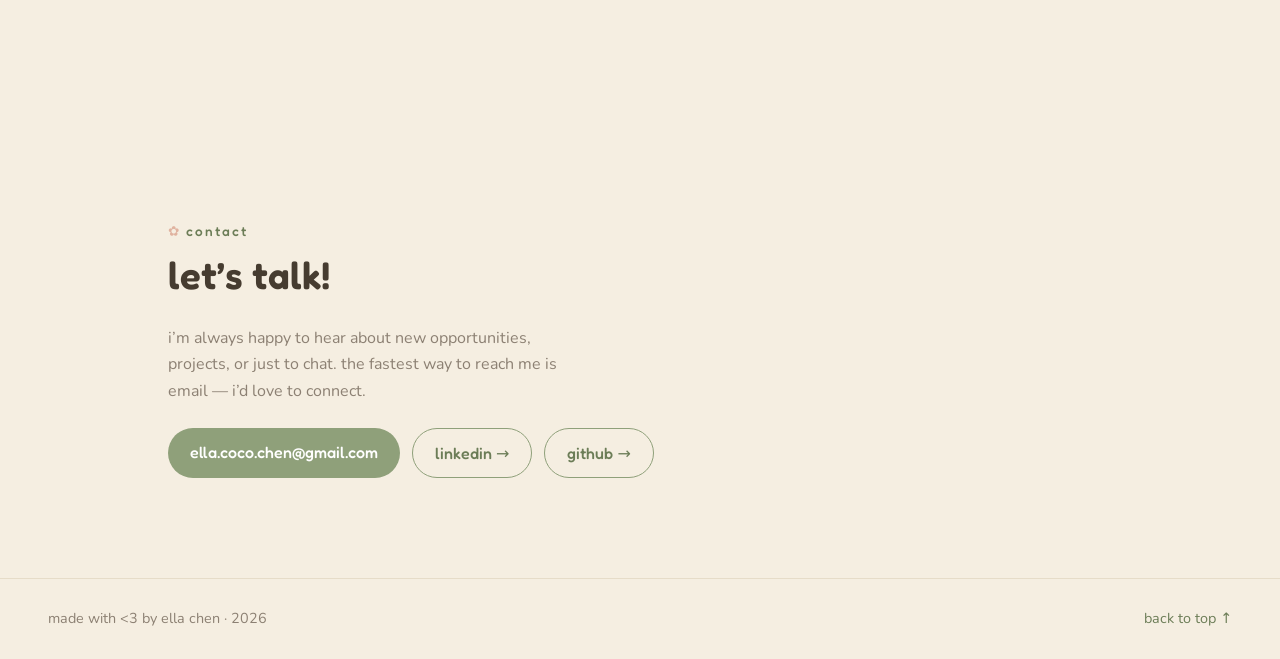
==== commit 979e8a54: "Update index.html" ====
--- a/index.html
+++ b/index.html
@@ -88,138 +88,14 @@
     <section id="experience" class="section section--alt reveal">
       <p class="eyebrow">experience</p>
       <h2>where i&rsquo;ve worked</h2>
-
-      <div class="exp">
-
-        <!-- SONOS -->
-        <article class="card">
-          <figure class="polaroid card__photo">
-            <span class="tape"></span>
-            <div class="photo">
-              <img src="images/sonos.png" alt="sonos">
-            </div>
-          </figure>
-          <div class="card__body">
-            <div class="card__head">
-              <h3>software engineering intern</h3>
-              <span class="card__date">jun &ndash; aug 2026</span>
-            </div>
-            <p class="card__org">sonos · embedded team</p>
-            <ul>
-              <li>extending an internal system-software simulator to support new hardware platforms, widening automated product-testing coverage for sonos audio devices.</li>
-              <li>applying embedded-software engineering across the full development lifecycle in a linux environment.</li>
-              <li>working in an agile flow &mdash; code reviews and team syncs &mdash; toward a final share-out to the wider engineering org.</li>
-            </ul>
-          </div>
-        </article>
-
-        <!-- ZERO ROBOTICS -->
-        <article class="card">
-          <figure class="polaroid card__photo">
-            <span class="tape tape--green"></span>
-            <div class="photo">
-              <img src="images/zerorobotics.png">
-            </div>
-          </figure>
-          <div class="card__body">
-            <div class="card__head">
-              <h3>software development intern</h3>
-              <span class="card__date">jun 2025 &ndash; jun 2026</span>
-            </div>
-            <p class="card__org">
-              mit media lab · zero robotics
-              <a class="card__link" href="https://zerorobotics.mit.edu/" target="_blank" rel="noopener">visit&nbsp;&rarr;</a>
-            </p>
-            <ul>
-              <li>built new gameplay logic and features in c++ for the galactic garden simulation &mdash; robot movement, crop mechanics, and multiplayer interactions.</li>
-              <li>used javascript, html, and custom animation to visualize code execution and robot movement for 150+ students.</li>
-              <li>led office hours mentoring middle- and high-school participants on debugging and algorithm design.</li>
-            </ul>
-          </div>
-        </article>
-
-        <!-- STARLOGO NOVA -->
-        <article class="card">
-          <figure class="polaroid card__photo">
-            <span class="tape tape--blush"></span>
-            <div class="photo">
-              <img src="images/starlogo.png">
-            </div>
-          </figure>
-          <div class="card__body">
-            <div class="card__head">
-              <h3>software development intern</h3>
-              <span class="card__date">jun &ndash; jan 2026</span>
-            </div>
-            <p class="card__org">
-              starlogo nova
-              <a class="card__link" href="https://staging.slnova.org/" target="_blank" rel="noopener">visit&nbsp;&rarr;</a>
-            </p>
-            <ul>
-              <li>debugged critical errors in project serialization and entity translation ahead of the version 3 release.</li>
-              <li>refactored the version converter to keep compatibility with older servers.</li>
-              <li>demoed new v3 features at the mit ai education summit and imagination toolbox to onboard new users.</li>
-            </ul>
-          </div>
-        </article>
-
-        <!-- D'ARBELOFF LAB -->
-        <article class="card">
-          <figure class="polaroid card__photo">
-            <span class="tape"></span>
-            <div class="photo">
-              <img src="images/vinerobots.png">
-            </div>
-          </figure>
-          <div class="card__body">
-            <div class="card__head">
-              <h3>undergraduate researcher</h3>
-              <span class="card__date">jan &ndash; feb 2025</span>
-            </div>
-            <p class="card__org">mit d&rsquo;arbeloff lab · vine robots project</p>
-            <ul>
-              <li>researched automating the handling of construction with rigid and soft components, developing a robotic grasping system compatible with the dex crane.</li>
-              <li>constructed vine robots and actuators using loop-closure grasping from tpu fabric.</li>
-            </ul>
-          </div>
-        </article>
-
-      </div>
+      <div class="exp" id="expList"></div>
     </section>
 
     <!-- ============================= ACTIVITIES ============================= -->
     <section id="activities" class="section reveal">
       <p class="eyebrow">activities</p>
       <h2>beyond the day job</h2>
-
-      <div class="grid-2">
-        <article class="mini">
-          <div class="card__head">
-            <h3>autonomous software engineer</h3>
-            <span class="card__date">sep 2025 &ndash; jun 2026</span>
-          </div>
-          <p class="card__org">
-            mit motorsports
-            <a class="card__link" href="https://fsae.mit.edu/" target="_blank" rel="noopener">visit&nbsp;&rarr;</a>
-          </p>
-          <ul>
-            <li>built wall-following and perception algorithms for self-driving racecar navigation, with real-time data processing and visualization.</li>
-            <li>created systems to extract, store, and analyze telemetry (lidar, maps, vehicle state) feeding the team&rsquo;s live infrastructure for debugging and race strategy.</li>
-          </ul>
-        </article>
-
-        <article class="mini">
-          <div class="card__head">
-            <h3>helloworld chair · exec board</h3>
-            <span class="card__date">mar 2025 &ndash; dec 2025</span>
-          </div>
-          <p class="card__org">mit society of women engineers</p>
-          <ul>
-            <li>directed the helloworld program teaching middle-school girls the basics of web design (html, css, javascript) and python.</li>
-            <li>planned weekly meetings covering curriculum and program logistics.</li>
-          </ul>
-        </article>
-      </div>
+      <div class="grid-2" id="activitiesList"></div>
     </section>
 
 
@@ -250,7 +126,7 @@
     <p>made with &lt;3 by ella chen · 2026</p>
     <a href="#" onclick="window.scrollTo({top:0, behavior:'smooth'}); return false;">back to top &uarr;</a>
   </footer>
-
+  <script src="experience-loader.js"></script>
   <script src="script.js"></script>
 </body>
 </html>
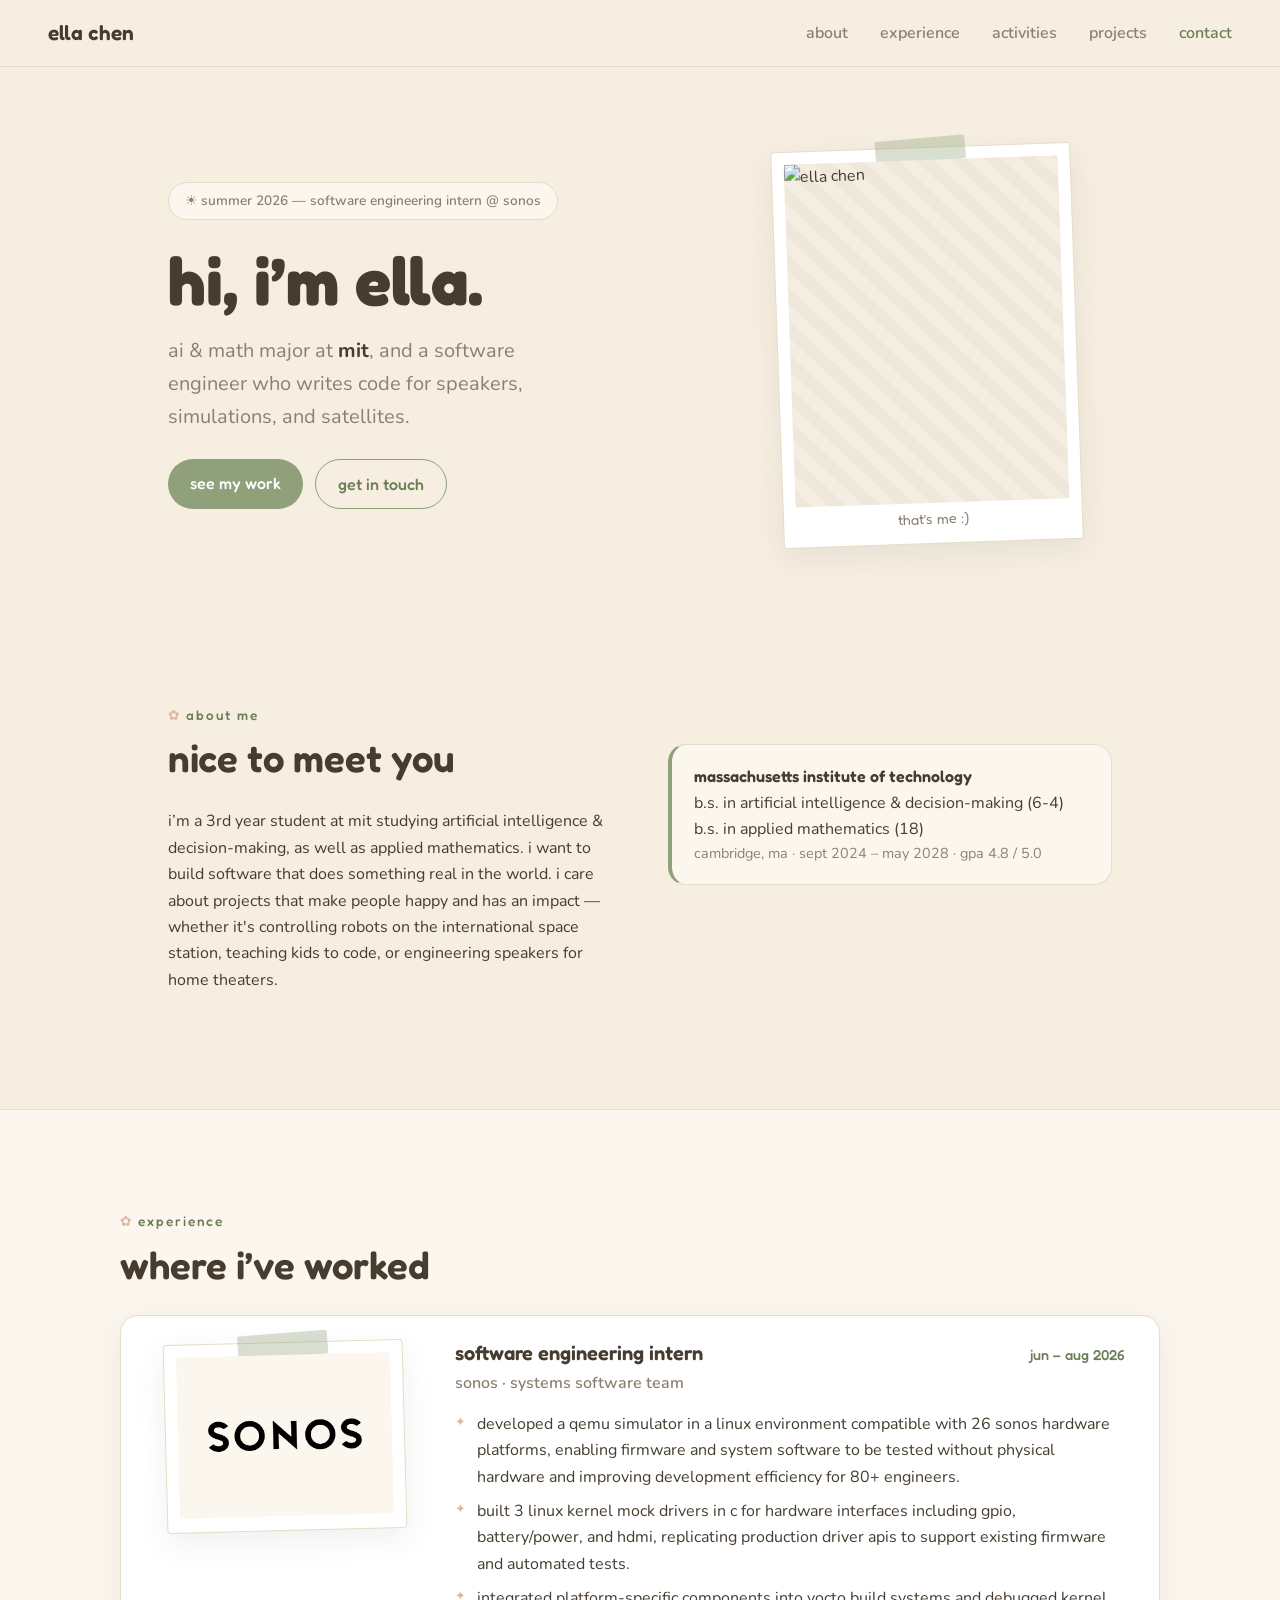
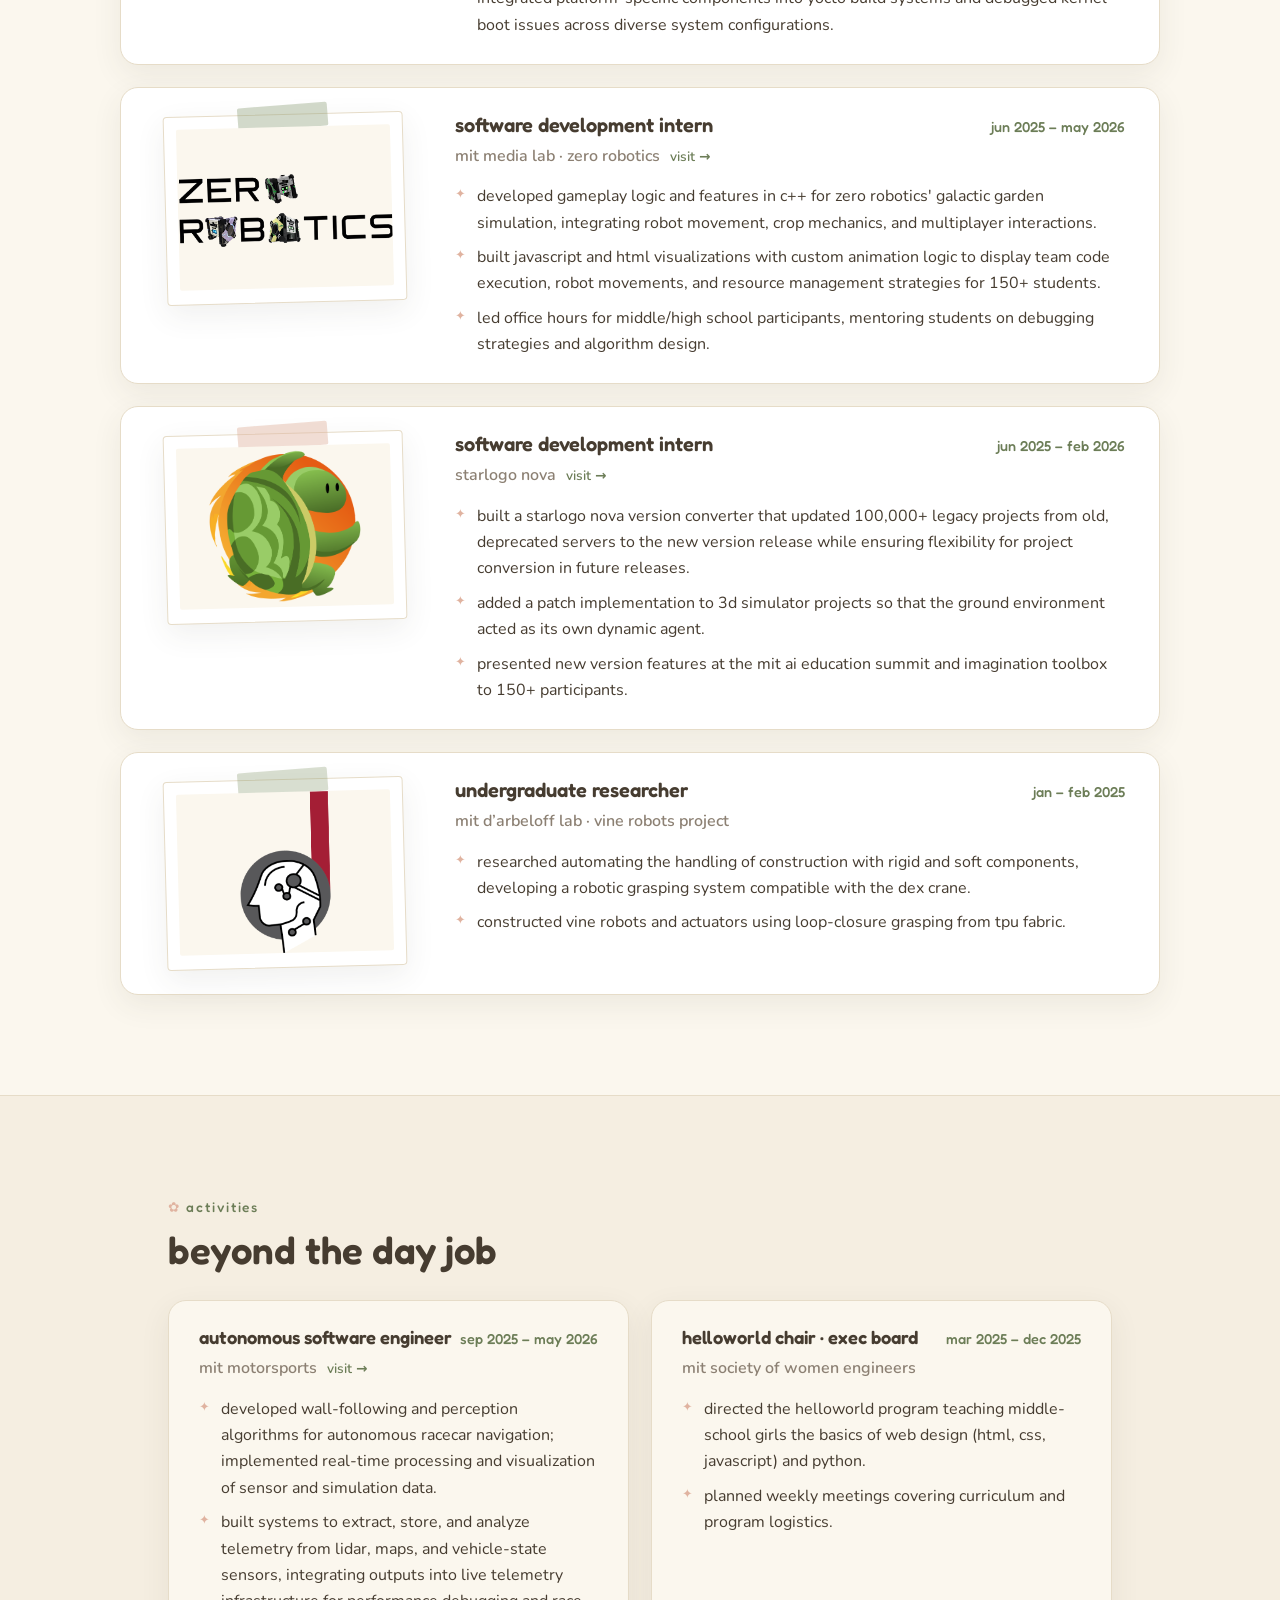
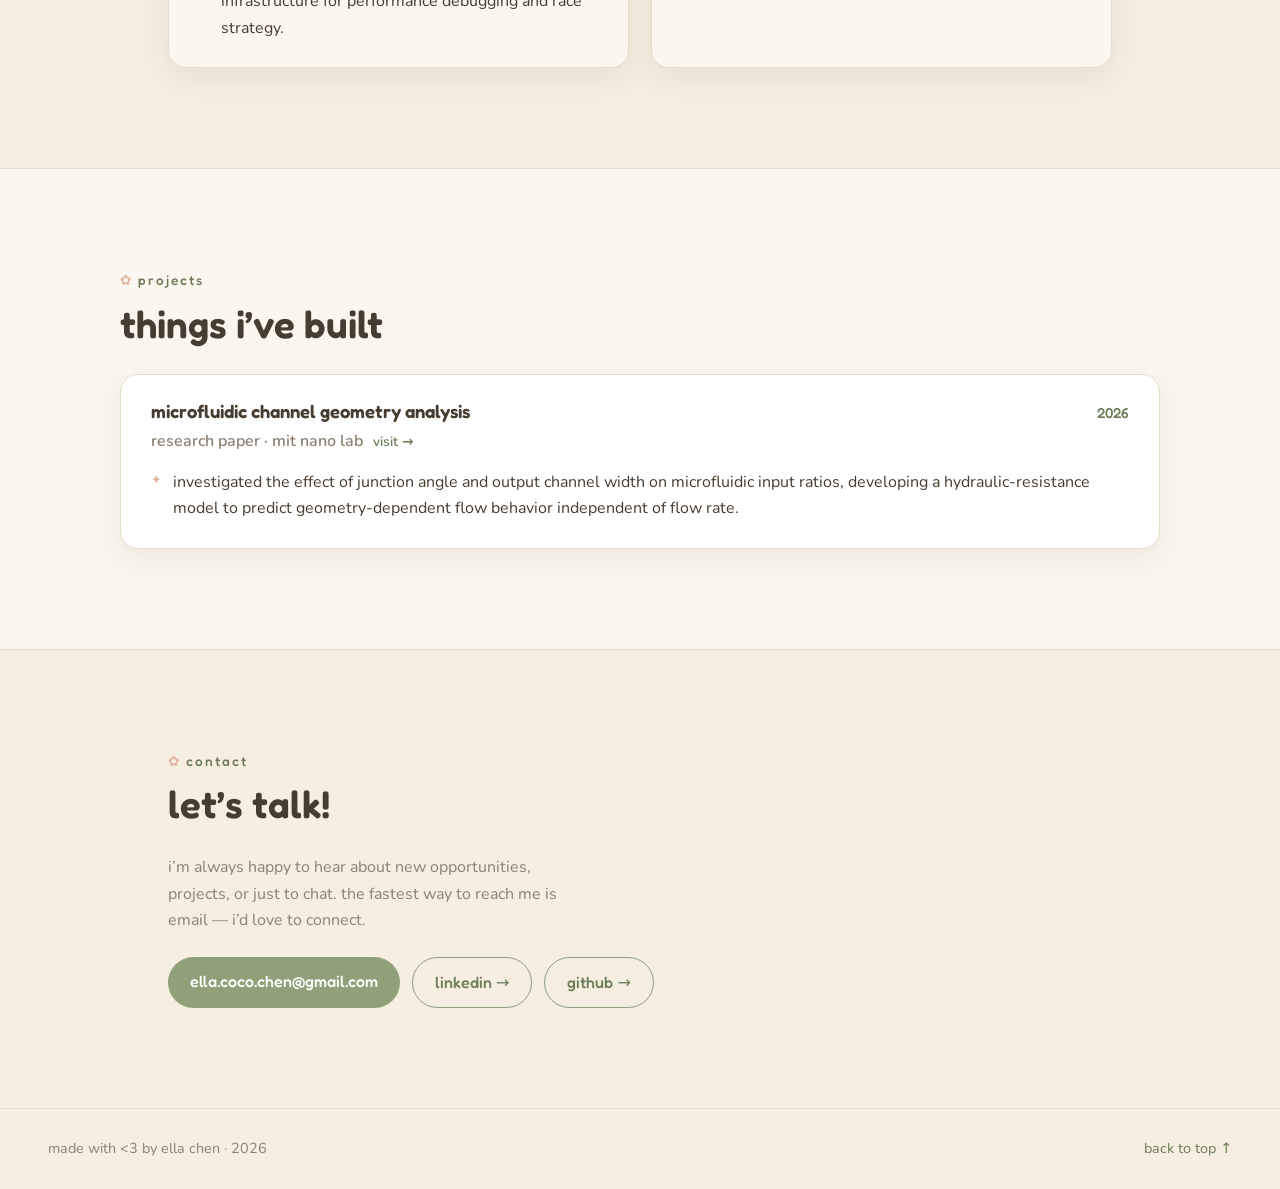
==== commit d2b35131: "updating experiences and adding projects section" ====
--- a/index.html
+++ b/index.html
@@ -32,6 +32,7 @@
       <a href="#about">about</a>
       <a href="#experience">experience</a>
       <a href="#activities">activities</a>
+      <a href="#projects">projects</a>
       <a href="#contact">contact</a>
     </nav>
   </header>
@@ -98,6 +99,12 @@
       <div class="grid-2" id="activitiesList"></div>
     </section>
 
+    <!-- ============================= PROJECTS ============================= -->
+    <section id="projects" class="section section--alt reveal">
+      <p class="eyebrow">projects</p>
+      <h2>things i&rsquo;ve built</h2>
+      <div class="projects" id="projectsList"></div>
+    </section>
 
     <!-- ============================= CONTACT ============================= -->
     <section id="contact" class="section reveal">
@@ -129,4 +136,4 @@
   <script src="experience-loader.js"></script>
   <script src="script.js"></script>
 </body>
-</html>
+</html>
--- a/styles.css
+++ b/styles.css
@@ -407,3 +407,28 @@
   * { animation: none !important; transition: none !important; }
   .reveal { opacity: 1; transform: none; }
 }
+
+/* ============================================================
+   PROJECTS  —  append this block to the end of your styles.css
+   ============================================================ */
+.projects {
+  display: grid;
+  grid-template-columns: repeat(auto-fit, minmax(280px, 1fr));
+  gap: 22px;
+}
+
+/* mini cards sit on an alt (surface) background in the projects
+   section, so give them a white fill to stay readable */
+.section--alt .mini { background: #fff; }
+
+/* optional tech-tag chips for a project */
+.proj-tags { display: flex; flex-wrap: wrap; gap: 8px; margin: 2px 0 12px; }
+.proj-tags span {
+  background: var(--surface);
+  border: 1px solid var(--line);
+  padding: 4px 12px;
+  border-radius: 999px;
+  font-size: 0.82rem;
+  font-weight: 600;
+}
+.section--alt .proj-tags span { background: var(--bg); }
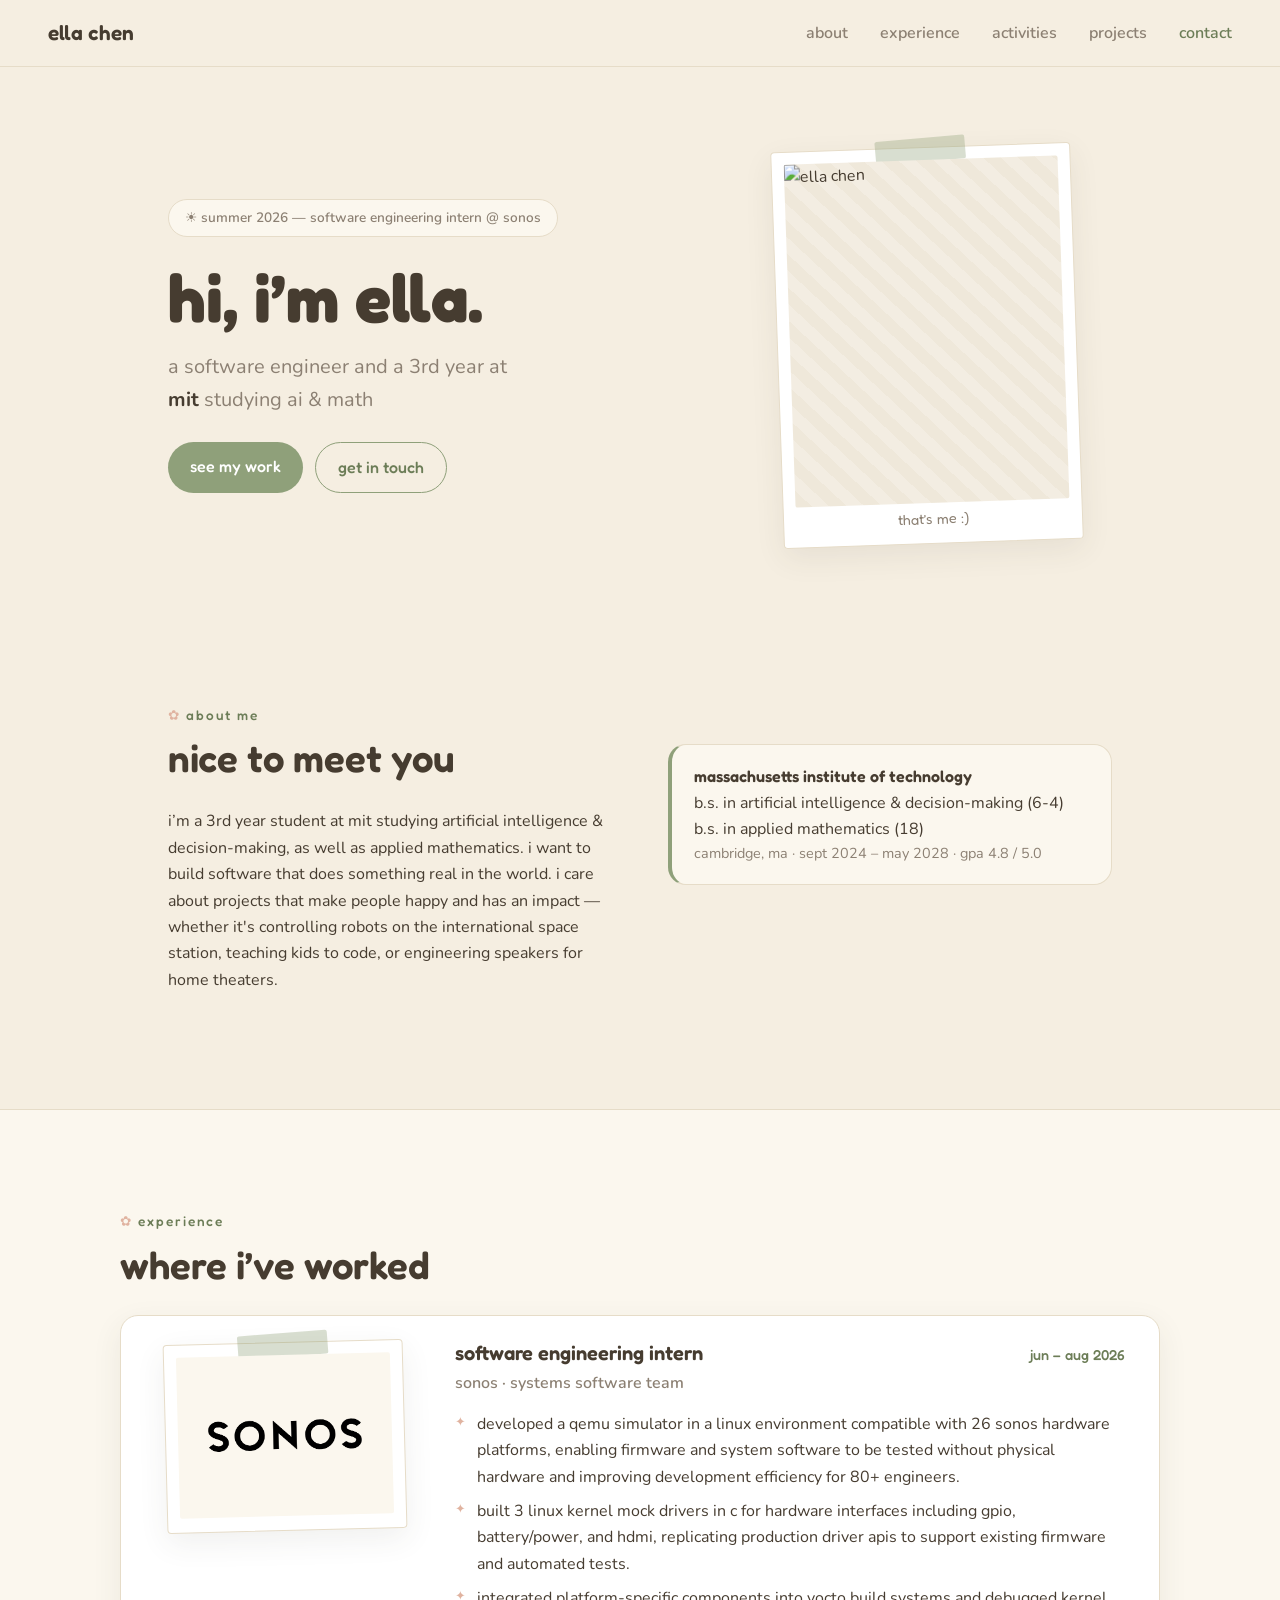
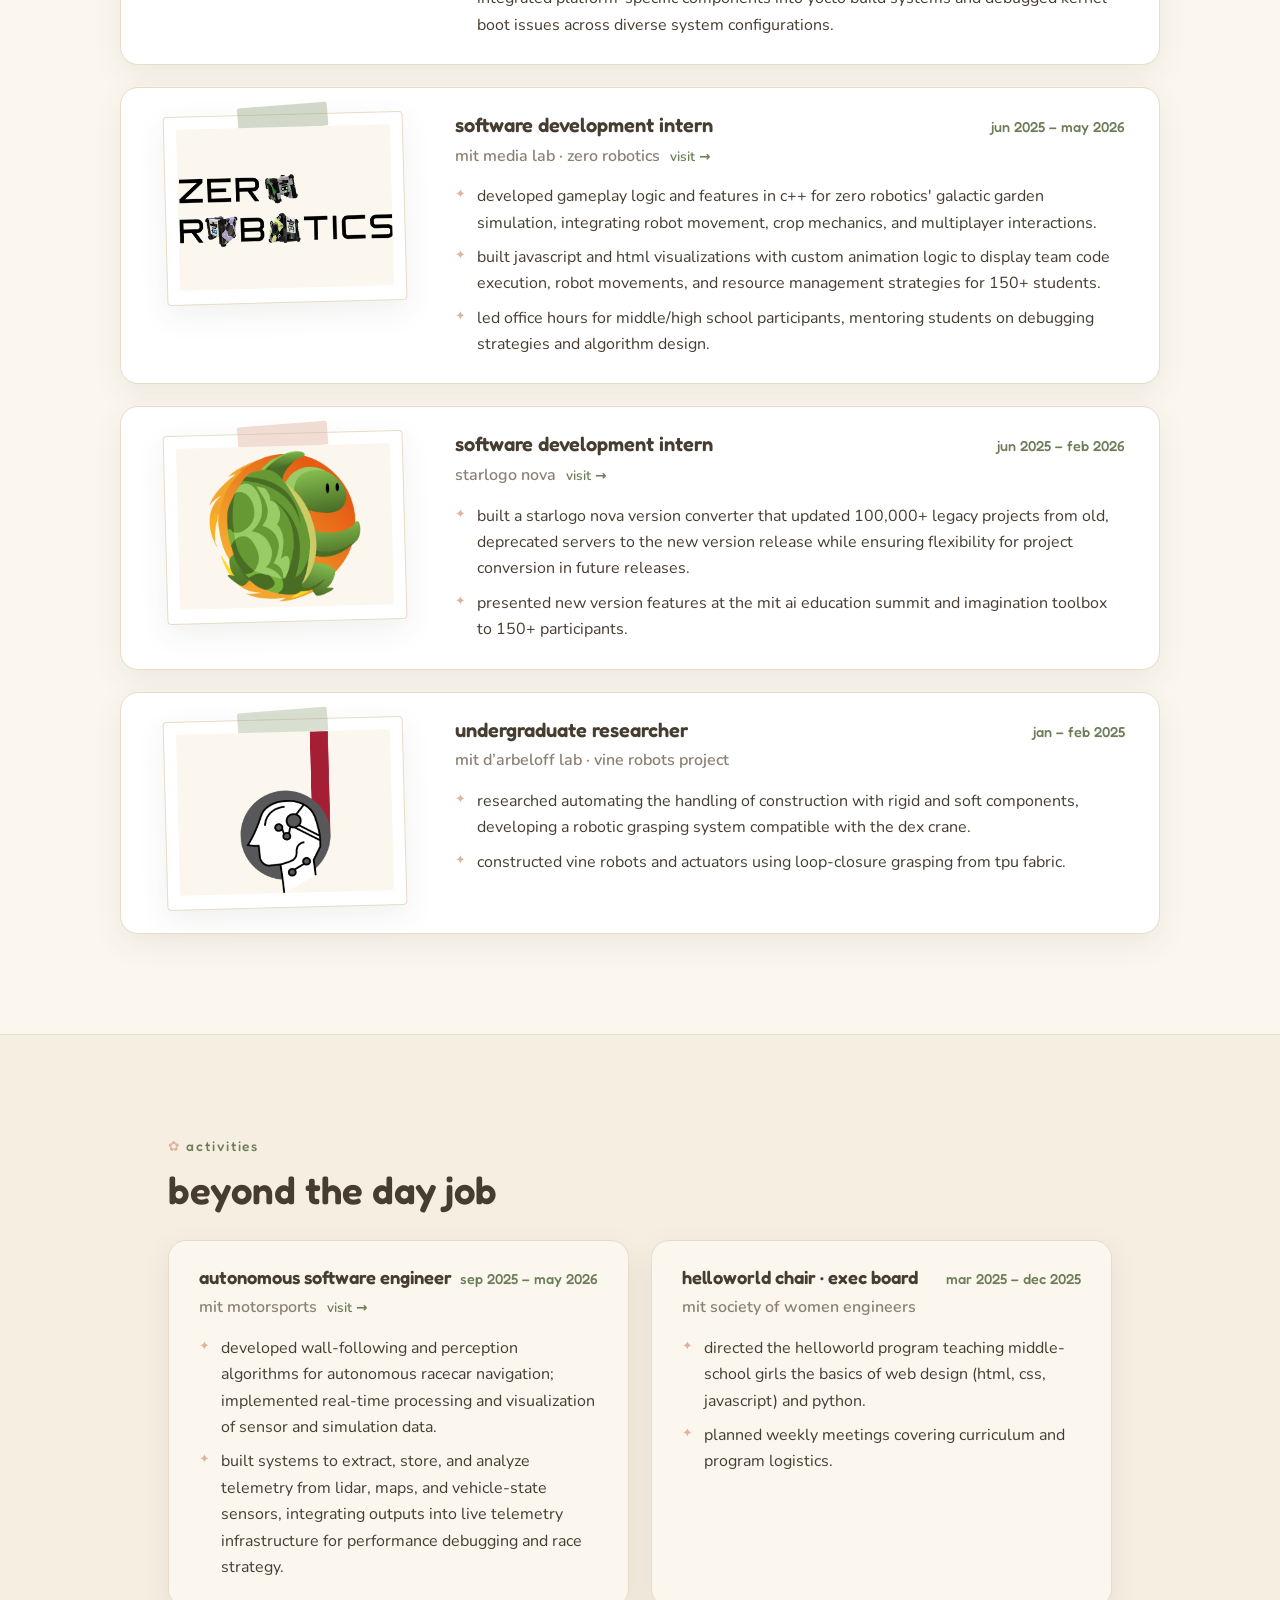
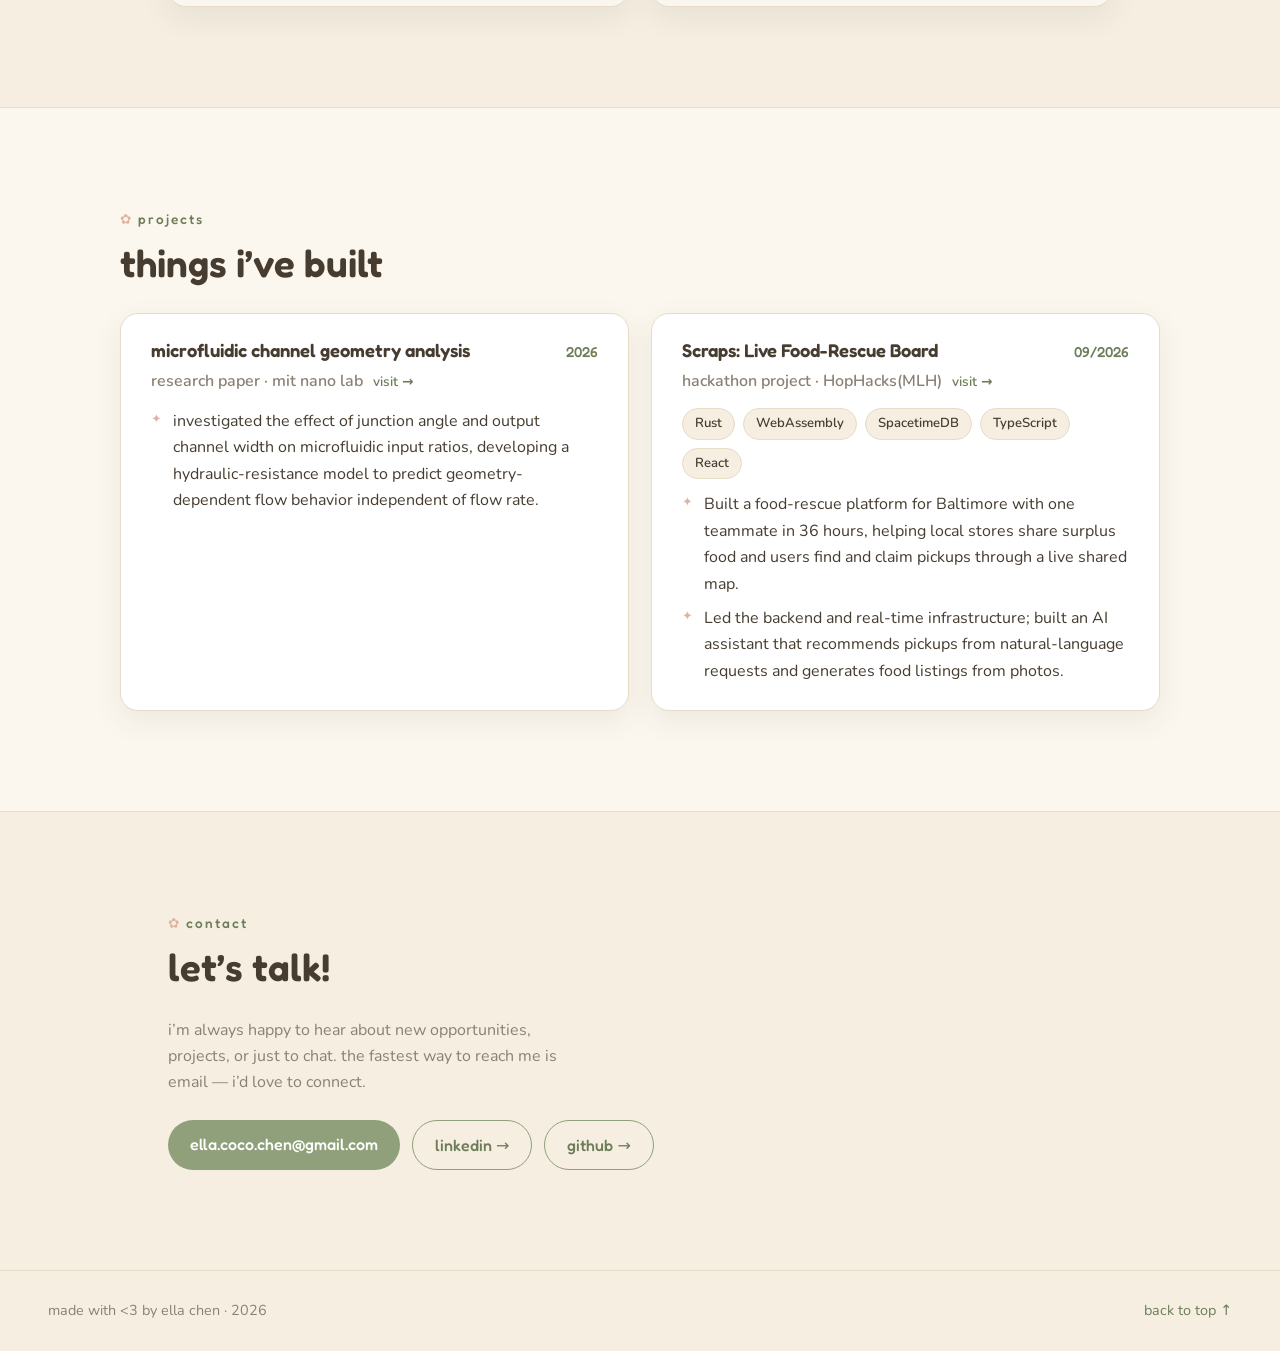
==== commit fc65e336: "changing the wording of the header" ====
--- a/index.html
+++ b/index.html
@@ -45,8 +45,7 @@
         <span class="pill">&#9728; summer 2026 — software engineering intern @ sonos</span>
         <h1 class="hero__name">hi, i&rsquo;m ella.</h1>
         <p class="hero__tag">
-          ai &amp; math major at <strong>mit</strong>, and a software engineer who
-          writes code for speakers, simulations, and satellites.
+          a software engineer and a 3rd year at <strong>mit</strong> studying ai &amp; math
         </p>
         <div class="hero__cta">
           <a class="btn btn--solid" href="#experience">see my work</a>
